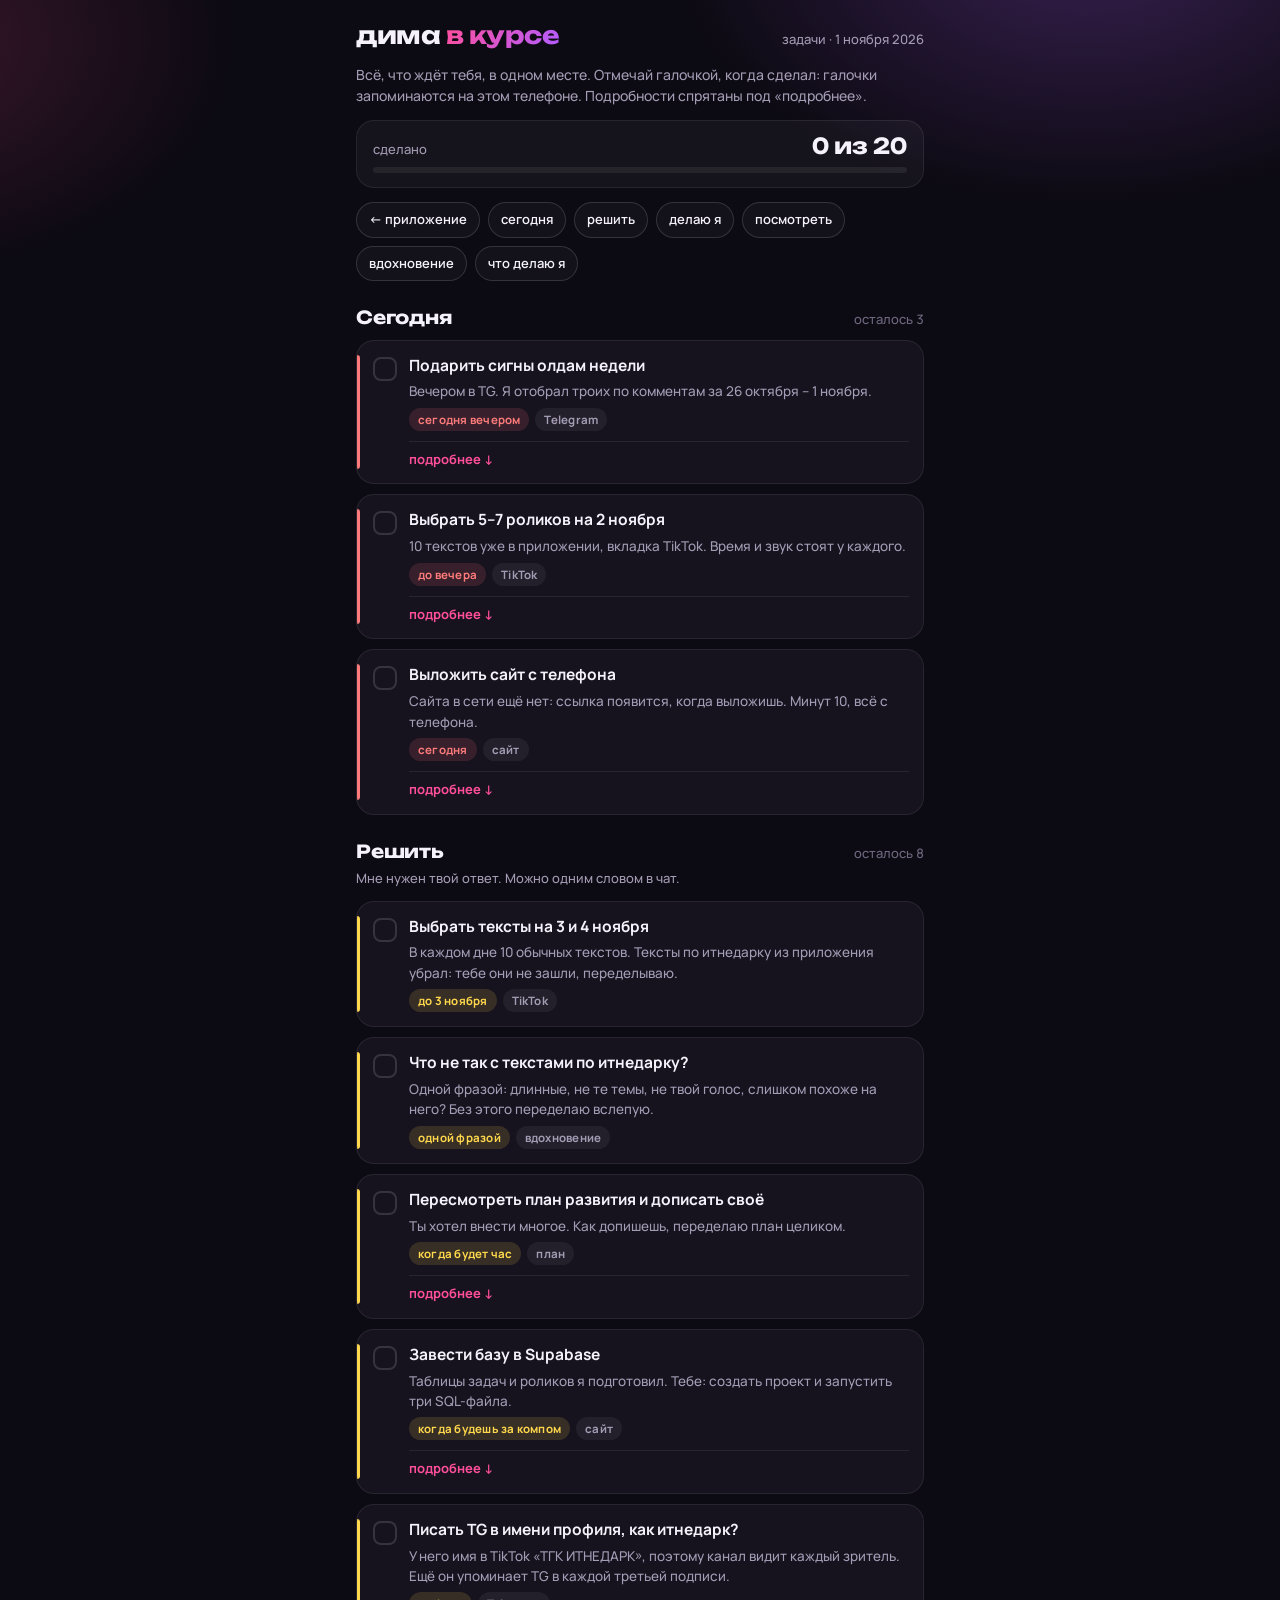
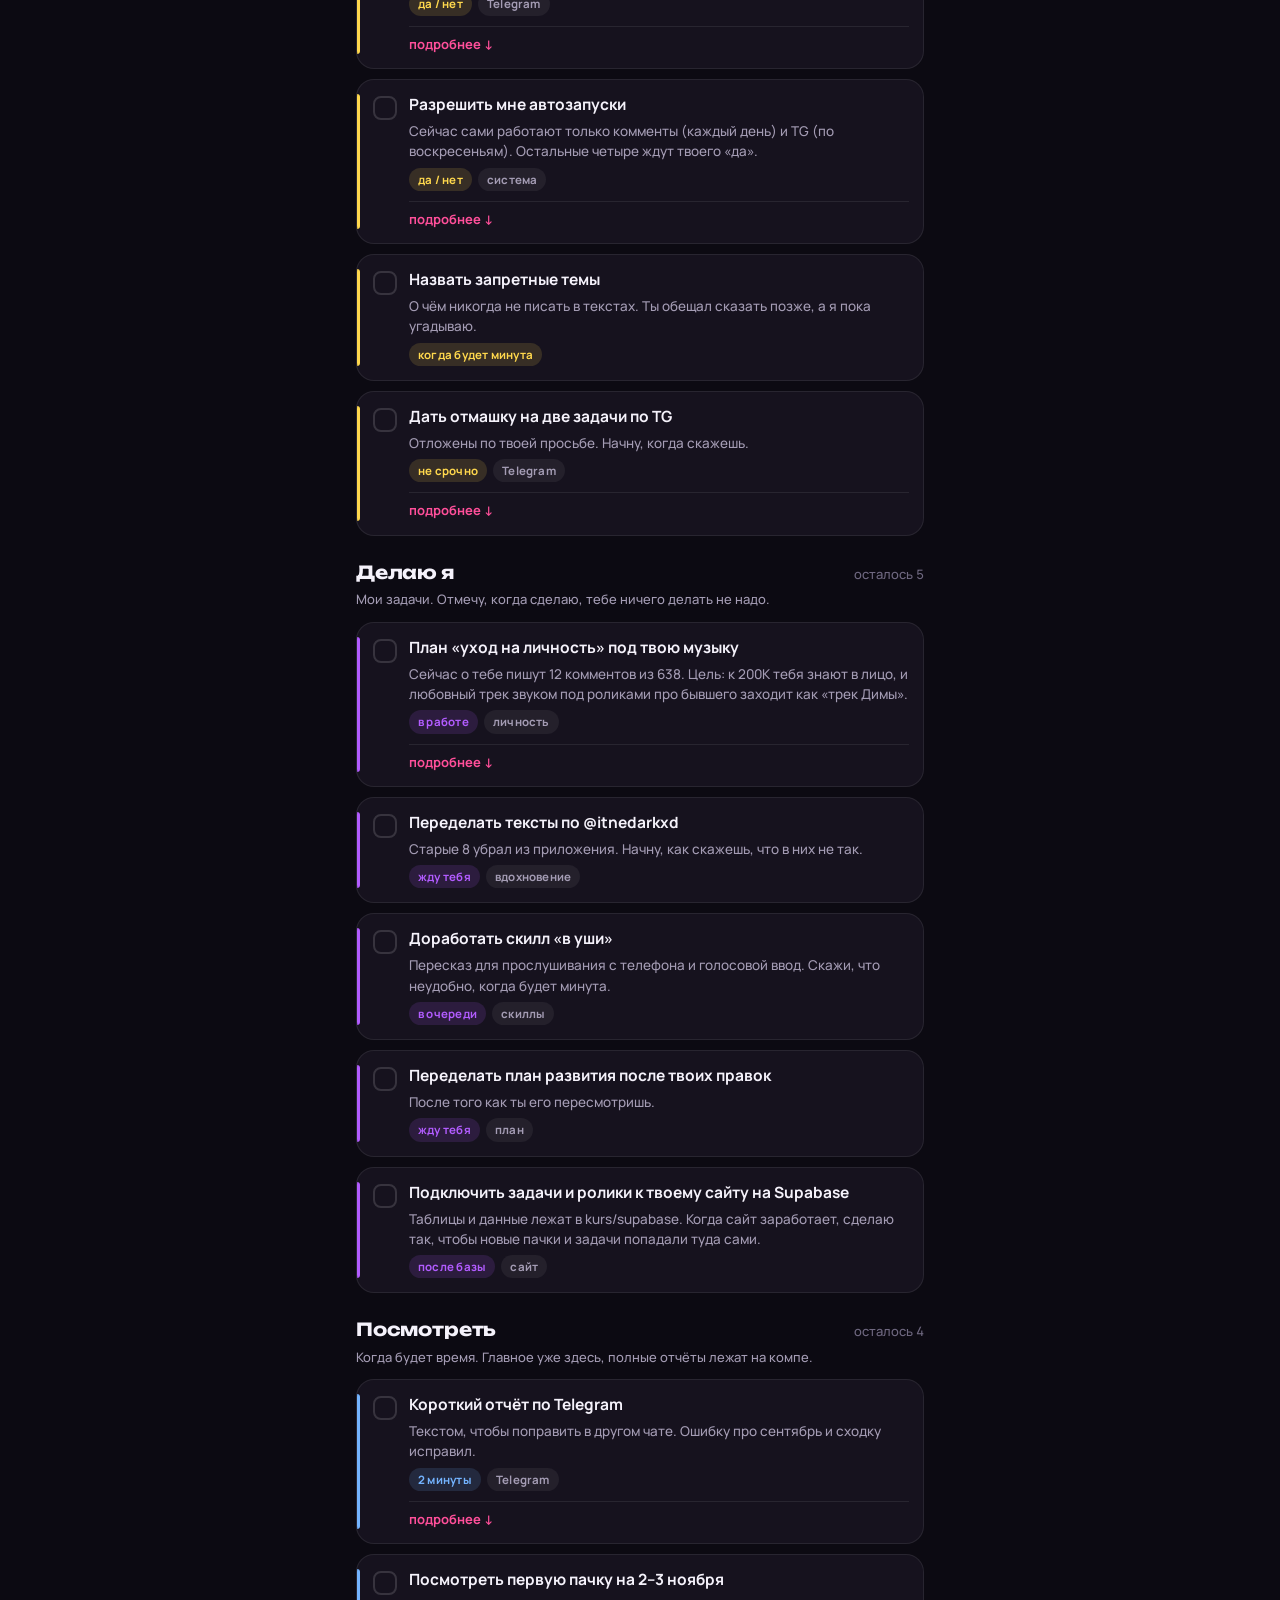
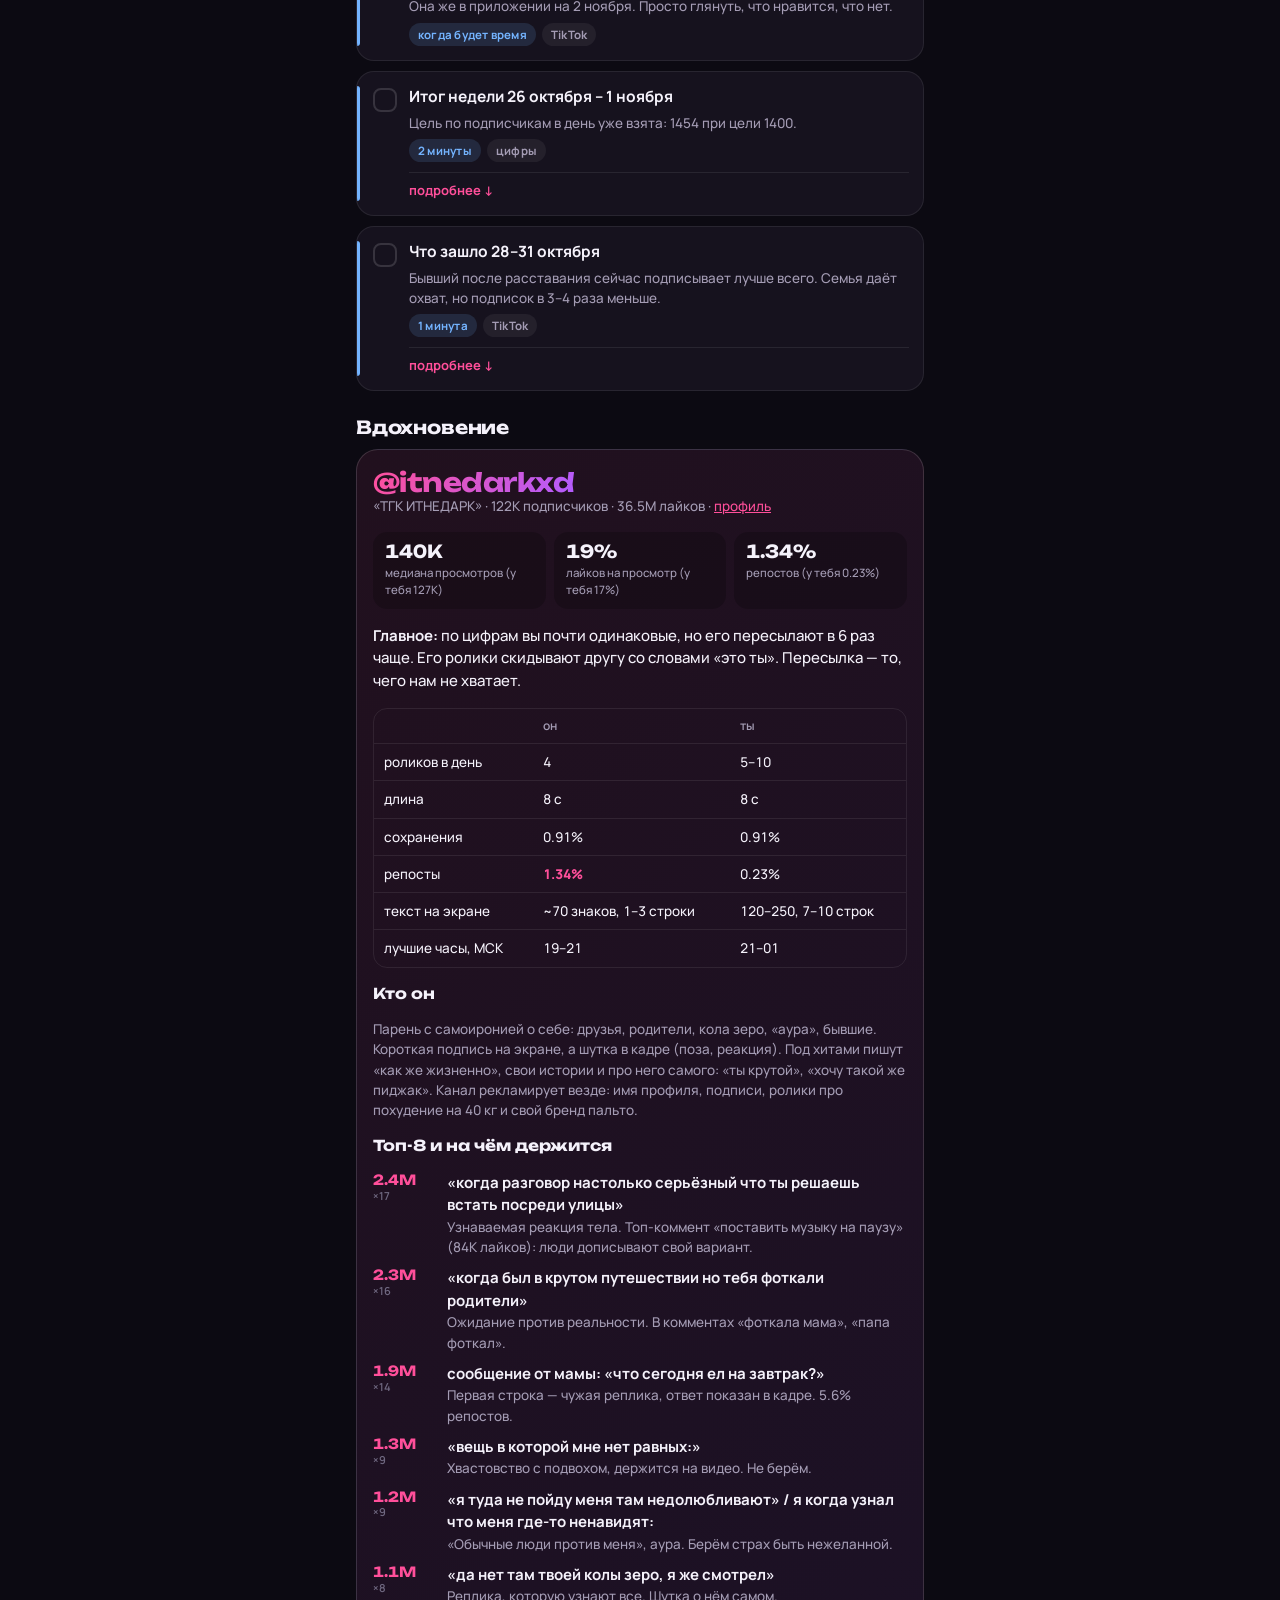
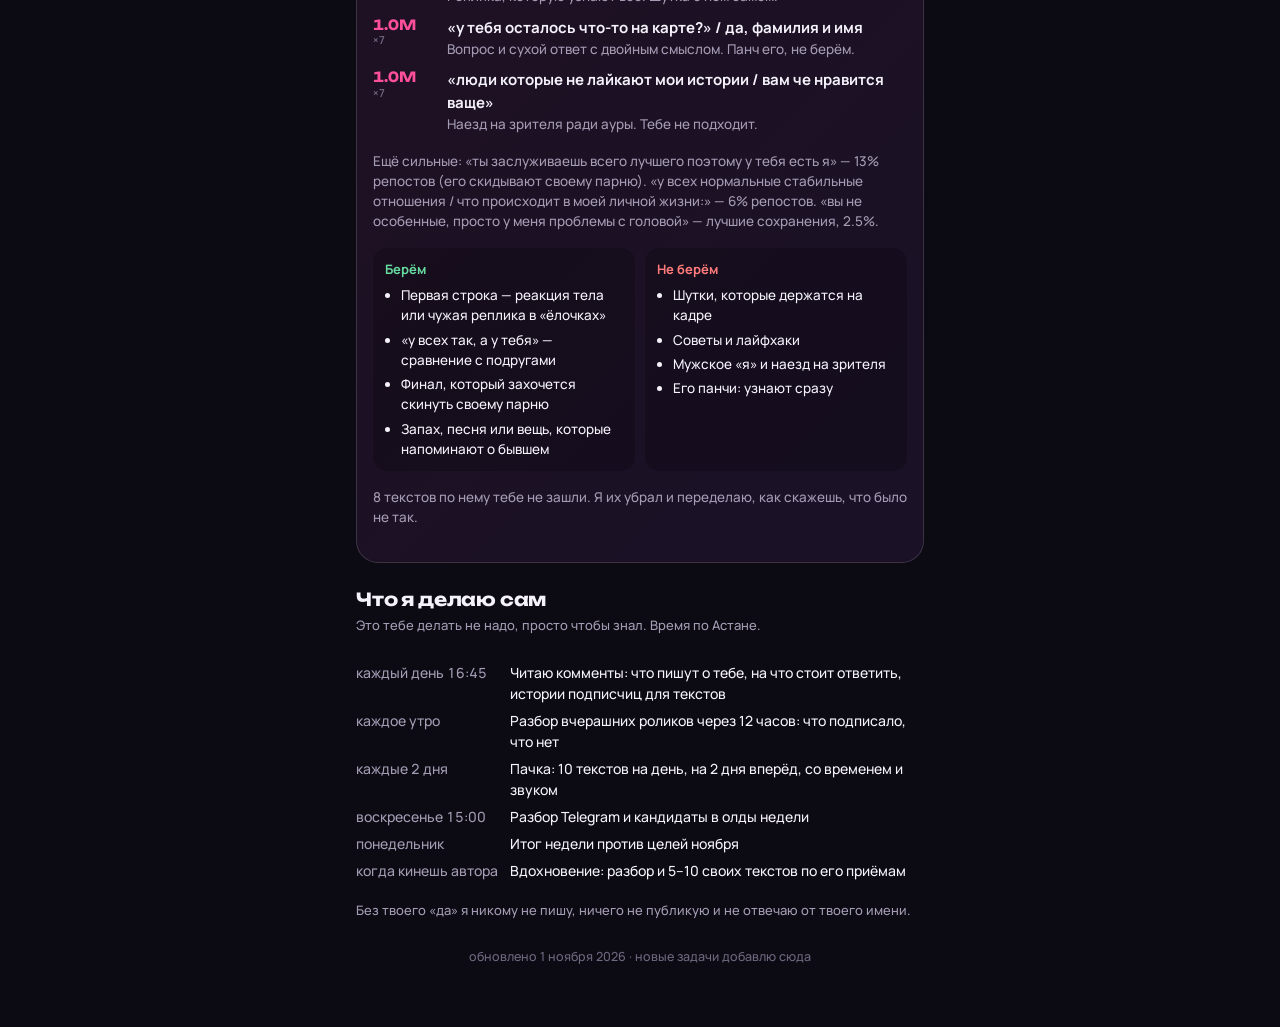
==== zadachi.html @ 748e6a63 "Приложение «дима в курсе»" ====
<!doctype html>
<html lang="ru">
<head>
<meta charset="utf-8">
<meta name="viewport" content="width=device-width, initial-scale=1, viewport-fit=cover">
<meta name="robots" content="noindex, nofollow">
<meta name="theme-color" content="#0c0a12">
<link rel="icon" type="image/png" href="icon-192.png">
<title>Задачи Димы</title>
<meta name="claude:viewport-fit-sides" content="cover">
<link rel="preconnect" href="https://fonts.googleapis.com">
<link rel="preconnect" href="https://fonts.gstatic.com" crossorigin>
<link rel="stylesheet" href="https://fonts.googleapis.com/css2?family=Manrope:wght@400;500;600;700;800&family=Unbounded:wght@600;700&display=swap">
<style>
/* одна колонка как в приложении «дима в курсе»: шапка с прогрессом, задачи карточками, разборы раскрываются */
:root {
  color-scheme: dark;
  --bg: #0c0a12;
  --card: #16121e;
  --card2: #1f1929;
  --line: rgba(255, 255, 255, .08);
  --line2: rgba(255, 255, 255, .14);
  --text: #f5f2fb;
  --muted: #a49cb4;
  --dim: #6f6880;
  --pink: #ff4f9a;
  --violet: #b25cff;
  --grad: linear-gradient(120deg, #ff4f9a 0%, #b25cff 100%);
  --today: #ff7b7b;
  --decide: #ffd84d;
  --look: #74b4ff;
  --good: #66dba0;
  --display: Unbounded, Manrope, system-ui, sans-serif;
  --body: Manrope, system-ui, -apple-system, "Segoe UI", Roboto, sans-serif;
  --radius: 18px;
}
* { box-sizing: border-box; -webkit-tap-highlight-color: transparent; }
body {
  margin: 0;
  background: var(--bg);
  background-image:
    radial-gradient(600px 380px at 85% -60px, rgba(178, 92, 255, .26), transparent 70%),
    radial-gradient(520px 340px at -10% 40px, rgba(255, 79, 154, .2), transparent 70%);
  background-repeat: no-repeat;
  color: var(--text);
  font: 500 15px/1.5 var(--body);
}
button { font: inherit; color: inherit; }
a { color: var(--pink); }
.wrap {
  max-width: 600px; margin: 0 auto;
  padding-block: 22px 60px;
  padding-left: max(16px, env(safe-area-inset-left, 0px));
  padding-right: max(16px, env(safe-area-inset-right, 0px));
  display: flex; flex-direction: column; gap: 26px;
}

/* шапка */
.top { display: flex; flex-direction: column; gap: 14px; }
.brand { display: flex; justify-content: space-between; align-items: baseline; gap: 12px; flex-wrap: wrap; }
.logo { font: 700 24px/1.1 var(--display); letter-spacing: -.02em; }
.logo span { background: var(--grad); -webkit-background-clip: text; background-clip: text; color: transparent; }
.date { color: var(--muted); font-size: 13px; }
.lead { margin: 0; color: var(--muted); font-size: 14px; max-width: 60ch; }
.progress { background: rgba(255, 255, 255, .04); border: 1px solid var(--line); border-radius: var(--radius); padding: 14px 16px; display: flex; flex-direction: column; gap: 8px; }
.progress-row { display: flex; justify-content: space-between; align-items: baseline; gap: 10px; font-size: 13px; color: var(--muted); }
.progress-row b { font: 700 22px/1 var(--display); color: var(--text); font-variant-numeric: tabular-nums; }
.bar { height: 6px; border-radius: 6px; background: rgba(255, 255, 255, .07); overflow: hidden; }
.bar i { display: block; height: 100%; width: 0; background: var(--grad); border-radius: 6px; transition: width .3s; }
.jump { display: flex; gap: 8px; flex-wrap: wrap; }
.jump a { text-decoration: none; color: var(--text); font-size: 13px; font-weight: 600; padding: 7px 12px; border-radius: 999px; border: 1px solid var(--line2); background: rgba(255, 255, 255, .03); }
.jump a:focus-visible, .jump a:hover { border-color: var(--pink); }

/* группы задач */
section { display: flex; flex-direction: column; gap: 10px; }
.sec-head { display: flex; align-items: baseline; justify-content: space-between; gap: 10px; }
h2 { font: 700 18px/1.2 var(--display); margin: 0; letter-spacing: -.01em; text-wrap: balance; }
.sec-count { color: var(--dim); font-size: 13px; font-variant-numeric: tabular-nums; }
.sec-note { margin: -4px 0 2px; color: var(--muted); font-size: 13px; }

.task { background: var(--card); border: 1px solid var(--line); border-radius: var(--radius); display: grid; grid-template-columns: auto 1fr; gap: 0 12px; padding: 14px 14px 14px 12px; position: relative; overflow: hidden; }
.task::before { content: ""; position: absolute; left: 0; top: 14px; bottom: 14px; width: 3px; border-radius: 0 3px 3px 0; background: var(--kind, var(--violet)); }
.task.today { --kind: var(--today); }
.task.decide { --kind: var(--decide); }
.task.look { --kind: var(--look); }
.task.claude { --kind: var(--violet); }
.check { appearance: none; -webkit-appearance: none; margin: 2px 0 0 4px; width: 24px; height: 24px; border-radius: 8px; border: 2px solid var(--line2); background: transparent; cursor: pointer; display: grid; place-content: center; flex: none; }
.check::after { content: ""; width: 11px; height: 6px; border-left: 2.5px solid var(--bg); border-bottom: 2.5px solid var(--bg); transform: rotate(-45deg) translate(1px, -1px); opacity: 0; }
.check:checked { background: var(--good); border-color: var(--good); }
.check:checked::after { opacity: 1; }
.check:focus-visible { outline: 2px solid var(--pink); outline-offset: 2px; }
.task-body { min-width: 0; display: flex; flex-direction: column; gap: 6px; }
.task-title { font-weight: 700; font-size: 15.5px; line-height: 1.35; cursor: pointer; }
.task-sub { color: var(--muted); font-size: 13.5px; }
.chips { display: flex; gap: 6px; flex-wrap: wrap; }
.chip { font-size: 11.5px; font-weight: 700; letter-spacing: .02em; padding: 3px 9px; border-radius: 999px; background: rgba(255, 255, 255, .06); color: var(--muted); }
.chip.k { color: var(--kind); background: color-mix(in srgb, var(--kind) 14%, transparent); }
.task.done { opacity: .55; }
.task.done .task-title { text-decoration: line-through; text-decoration-color: var(--dim); }

details { border-top: 1px solid var(--line); margin-top: 4px; padding-top: 8px; }
summary { cursor: pointer; color: var(--pink); font-weight: 700; font-size: 13px; list-style: none; }
summary::-webkit-details-marker { display: none; }
summary::after { content: " ↓"; }
details[open] summary::after { content: " ↑"; }
.more { display: flex; flex-direction: column; gap: 8px; padding-top: 8px; font-size: 14px; }
.more p { margin: 0; }
.more ul { margin: 0; padding-left: 18px; display: flex; flex-direction: column; gap: 4px; }
.mono { font-family: ui-monospace, "Cascadia Mono", Consolas, monospace; font-size: 12.5px; color: var(--muted); word-break: break-all; }

/* таблицы */
.tbl-wrap { overflow-x: auto; border: 1px solid var(--line); border-radius: 14px; }
table { border-collapse: collapse; width: 100%; font-size: 13.5px; font-variant-numeric: tabular-nums; }
th, td { text-align: left; padding: 8px 10px; border-bottom: 1px solid var(--line); white-space: nowrap; }
th { color: var(--muted); font-weight: 600; font-size: 12px; }
tr:last-child td { border-bottom: 0; }
td.hl { color: var(--pink); font-weight: 800; }
.ok { color: var(--good); font-weight: 700; }
.warn { color: var(--decide); font-weight: 700; }

/* вдохновение */
.inspo { background: linear-gradient(135deg, rgba(255, 79, 154, .09), rgba(178, 92, 255, .09)); border: 1px solid var(--line2); border-radius: 22px; padding: 18px 16px; display: flex; flex-direction: column; gap: 16px; }
.inspo h3 { font: 700 15px/1.3 var(--display); margin: 0; }
.big { font: 700 26px/1.1 var(--display); letter-spacing: -.02em; }
.big span { background: var(--grad); -webkit-background-clip: text; background-clip: text; color: transparent; }
.kpis { display: grid; grid-template-columns: repeat(3, minmax(0, 1fr)); gap: 8px; }
.kpi { background: rgba(0, 0, 0, .22); border-radius: 14px; padding: 10px 12px; display: flex; flex-direction: column; gap: 2px; }
.kpi b { font: 700 18px/1.1 var(--display); font-variant-numeric: tabular-nums; }
.kpi small { color: var(--muted); font-size: 11.5px; }
.top8 { margin: 0; padding: 0; list-style: none; display: flex; flex-direction: column; gap: 10px; }
.top8 li { display: grid; grid-template-columns: 64px 1fr; gap: 10px; align-items: start; }
.views { font: 700 14px/1.2 var(--display); color: var(--pink); font-variant-numeric: tabular-nums; }
.views small { display: block; font: 600 11px/1.3 var(--body); color: var(--dim); }
.q { font-weight: 700; }
.mech { color: var(--muted); font-size: 13.5px; }
.cols { display: grid; grid-template-columns: 1fr 1fr; gap: 10px; }
.col { background: rgba(0, 0, 0, .22); border-radius: 14px; padding: 12px; font-size: 13.5px; min-width: 0; }
.col h4 { margin: 0 0 6px; font-size: 13px; }
.col ul { margin: 0; padding-left: 16px; display: flex; flex-direction: column; gap: 4px; }
.col.yes h4 { color: var(--good); }
.col.no h4 { color: var(--today); }

.texts { display: flex; flex-direction: column; gap: 10px; }
.tx { background: var(--card); border: 1px solid var(--line); border-radius: 16px; padding: 14px; display: flex; flex-direction: column; gap: 8px; }
.tx-head { display: flex; justify-content: space-between; align-items: center; gap: 8px; flex-wrap: wrap; }
.tx-slot { font: 700 13px/1 var(--display); font-variant-numeric: tabular-nums; }
.tx pre { margin: 0; white-space: pre-wrap; font: 600 15px/1.45 var(--body); }
.tx-cap { color: var(--muted); font-size: 13.5px; }
.tx-cap b { color: var(--text); font-weight: 700; }
.tx-from { color: var(--dim); font-size: 12.5px; }
.btn { border: 0; border-radius: 12px; padding: 9px 14px; font-weight: 700; font-size: 13px; background: var(--grad); color: #fff; cursor: pointer; }
.btn:focus-visible { outline: 2px solid var(--text); outline-offset: 2px; }
.btn.ghost { background: rgba(255, 255, 255, .07); color: var(--text); }

.mine { display: grid; grid-template-columns: auto 1fr; gap: 6px 12px; font-size: 14px; }
.mine dt { color: var(--muted); font-variant-numeric: tabular-nums; white-space: nowrap; }
.mine dd { margin: 0; }
.foot { color: var(--dim); font-size: 12.5px; text-align: center; }
.toast { position: fixed; left: 50%; bottom: calc(18px + env(safe-area-inset-bottom, 0px)); transform: translateX(-50%) translateY(20px); background: var(--card2); border: 1px solid var(--line2); padding: 10px 16px; border-radius: 12px; font-weight: 700; font-size: 13px; opacity: 0; pointer-events: none; transition: .2s; }
.toast.on { opacity: 1; transform: translateX(-50%) translateY(0); }
@media (max-width: 420px) {
  .kpis { grid-template-columns: 1fr 1fr; }
  .cols { grid-template-columns: 1fr; }
}
@media (prefers-reduced-motion: reduce) { * { transition: none !important; } }
</style>
</head>
<body>

<div class="wrap">
  <header class="top">
    <div class="brand">
      <div class="logo">дима <span>в курсе</span></div>
      <div class="date">задачи · <span class="upd">1 ноября 2026</span></div>
    </div>
    <p class="lead">Всё, что ждёт тебя, в одном месте. Отмечай галочкой, когда сделал: галочки запоминаются на этом телефоне. Подробности спрятаны под «подробнее».</p>
    <div class="progress">
      <div class="progress-row"><span>сделано</span><b id="pCount">0 из 0</b></div>
      <div class="bar"><i id="pBar"></i></div>
    </div>
    <nav class="jump" aria-label="Разделы">
      <a href="index.html">← приложение</a>
      <a href="#today">сегодня</a>
      <a href="#decide">решить</a>
      <a href="#claude">делаю я</a>
      <a href="#look">посмотреть</a>
      <a href="#inspo">вдохновение</a>
      <a href="#mine">что делаю я</a>
    </nav>
  </header>

<!--TASKS-->
  <section id="today">
    <div class="sec-head"><h2>Сегодня</h2><span class="sec-count" data-count="today"></span></div>

    <article class="task today" data-id="olds-1101">
      <input class="check" type="checkbox" id="c-olds-1101" aria-label="Сделано">
      <div class="task-body">
        <label class="task-title" for="c-olds-1101">Подарить сигны олдам недели</label>
        <div class="task-sub">Вечером в TG. Я отобрал троих по комментам за 26 октября – 1 ноября.</div>
        <div class="chips"><span class="chip k">сегодня вечером</span><span class="chip">Telegram</span></div>
        <details>
          <summary>подробнее</summary>
          <div class="more"><ul><li><b>пожиратель планет</b> @meowqq_meowq — 411 комментов, писала 5 дней из 7, ты ответил ей 16 раз</li><li><b>грiнка</b> @alwaysmissyoufff — 399 комментов, вокруг неё собирается разговор (71 ответ)</li><li><b>аспирин</b> @asp1r9x — была под каждым постом недели</li></ul><p>Запасные: влада @mxerrr (самые тёплые слова про тебя), ʙᴀᴛᴀᴋᴀᴛᴀ @owerfri (длинная история), софия павловна @gvmblwjb — пишет 10 недель подряд. Если «олд» для тебя значит «давно со мной», бери её вместо аспирин.</p></div>
        </details>
      </div>
    </article>

    <article class="task today" data-id="pick-1102">
      <input class="check" type="checkbox" id="c-pick-1102" aria-label="Сделано">
      <div class="task-body">
        <label class="task-title" for="c-pick-1102">Выбрать 5–7 роликов на 2 ноября</label>
        <div class="task-sub">10 текстов уже в приложении, вкладка TikTok. Время и звук стоят у каждого.</div>
        <div class="chips"><span class="chip k">до вечера</span><span class="chip">TikTok</span></div>
        <details>
          <summary>подробнее</summary>
          <div class="more"><p>Больше 7 в день не ставь: при 8+ медиана дня падает вдвое. Между роликами минимум 40 минут. Самые сильные тексты — с 21:00 до 01:30 по Москве.</p></div>
        </details>
      </div>
    </article>

    <article class="task today" data-id="deploy-1101">
      <input class="check" type="checkbox" id="c-deploy-1101" aria-label="Сделано">
      <div class="task-body">
        <label class="task-title" for="c-deploy-1101">Выложить сайт с телефона</label>
        <div class="task-sub">Сайта в сети ещё нет: ссылка появится, когда выложишь. Минут 10, всё с телефона.</div>
        <div class="chips"><span class="chip k">сегодня</span><span class="chip">сайт</span></div>
        <details>
          <summary>подробнее</summary>
          <div class="more"><ul><li>С компа отправь себе в Telegram «Избранное» архив <span class="mono">Desktop\kurs\dima-app.zip</span>. На телефоне сохрани его в «Файлы» и распакуй (на iPhone — нажать на архив).</li><li>Открой github.com в браузере телефона и войди. Нажми <b>+</b> → <b>New repository</b>, имя <b>dima-app</b>, <b>Public</b>, <b>Create repository</b>.</li><li>Нажми <b>uploading an existing file</b> и выбери <b>все файлы</b> из распакованной папки, не саму папку. Внизу <b>Commit changes</b>.</li><li><b>Settings</b> → <b>Pages</b> → Source: <b>Deploy from a branch</b>, ветка <b>main</b>, папка <b>/ (root)</b> → <b>Save</b>.</li><li>Через 1–2 минуты появится ссылка <span class="mono">https://твой-ник.github.io/dima-app/</span>. Скинь её мне: запишу и буду давать прямо на нужную вкладку.</li><li>Открой ссылку → «Поделиться» → «На экран „Домой“». Будет как приложение.</li></ul><p>Если GitHub в телефоне неудобный (меню мелкое), включи в браузере «версия для ПК».</p></div>
        </details>
      </div>
    </article>
  </section>

  <section id="decide">
    <div class="sec-head"><h2>Решить</h2><span class="sec-count" data-count="decide"></span></div>
    <p class="sec-note">Мне нужен твой ответ. Можно одним словом в чат.</p>

    <article class="task decide" data-id="pick-1103">
      <input class="check" type="checkbox" id="c-pick-1103" aria-label="Сделано">
      <div class="task-body">
        <label class="task-title" for="c-pick-1103">Выбрать тексты на 3 и 4 ноября</label>
        <div class="task-sub">В каждом дне 10 обычных текстов. Тексты по итнедарку из приложения убрал: тебе они не зашли, переделываю.</div>
        <div class="chips"><span class="chip k">до 3 ноября</span><span class="chip">TikTok</span></div>
        
      </div>
    </article>

    <article class="task decide" data-id="inspo-why">
      <input class="check" type="checkbox" id="c-inspo-why" aria-label="Сделано">
      <div class="task-body">
        <label class="task-title" for="c-inspo-why">Что не так с текстами по итнедарку?</label>
        <div class="task-sub">Одной фразой: длинные, не те темы, не твой голос, слишком похоже на него? Без этого переделаю вслепую.</div>
        <div class="chips"><span class="chip k">одной фразой</span><span class="chip">вдохновение</span></div>
        
      </div>
    </article>

    <article class="task decide" data-id="plan-review">
      <input class="check" type="checkbox" id="c-plan-review" aria-label="Сделано">
      <div class="task-body">
        <label class="task-title" for="c-plan-review">Пересмотреть план развития и дописать своё</label>
        <div class="task-sub">Ты хотел внести многое. Как допишешь, переделаю план целиком.</div>
        <div class="chips"><span class="chip k">когда будет час</span><span class="chip">план</span></div>
        <details>
          <summary>подробнее</summary>
          <div class="more"><p>План: <span class="mono">Desktop\kurs\plan-razvitiya.md</span>, по неделям ноября — <span class="mono">Desktop\kurs\отчёты\паспорт-и-план.html</span>. Можно надиктовать голосом прямо в чат, я разложу по местам.</p><p>Уже поправил: сентябрьский всплеск в TG дал репост подруги, а не TikTok. Поэтому «растить TG отсылками из роликов» из плана убрал. Вместо этого там репосты и взаимки с другими ТГК.</p></div>
        </details>
      </div>
    </article>

    <article class="task decide" data-id="supabase-setup">
      <input class="check" type="checkbox" id="c-supabase-setup" aria-label="Сделано">
      <div class="task-body">
        <label class="task-title" for="c-supabase-setup">Завести базу в Supabase</label>
        <div class="task-sub">Таблицы задач и роликов я подготовил. Тебе: создать проект и запустить три SQL-файла.</div>
        <div class="chips"><span class="chip k">когда будешь за компом</span><span class="chip">сайт</span></div>
        <details>
          <summary>подробнее</summary>
          <div class="more"><ul><li>supabase.com → <b>New project</b> (бесплатный план), регион Frankfurt.</li><li>Слева <b>SQL Editor</b> → вставить и запустить по очереди: <span class="mono">kurs\supabase\schema.sql</span>, потом <span class="mono">seed_tasks.sql</span> и <span class="mono">seed_videos.sql</span>.</li><li><b>Authentication → Sign In / Providers</b>: выключи «Allow new users to sign up», а себя добавь вручную в <b>Users</b>. Иначе любой с сайта сможет читать и менять твои задачи.</li><li>URL проекта и <b>anon</b>-ключ вставь в сайт сам. Этот ключ можно держать в коде сайта, а <b>service_role</b> никуда не вставляй и никому не кидай.</li></ul><p>Подробно: <span class="mono">kurs\supabase\README.md</span>.</p></div>
        </details>
      </div>
    </article>

    <article class="task decide" data-id="tg-name">
      <input class="check" type="checkbox" id="c-tg-name" aria-label="Сделано">
      <div class="task-body">
        <label class="task-title" for="c-tg-name">Писать TG в имени профиля, как итнедарк?</label>
        <div class="task-sub">У него имя в TikTok «ТГК ИТНЕДАРК», поэтому канал видит каждый зритель. Ещё он упоминает TG в каждой третьей подписи.</div>
        <div class="chips"><span class="chip k">да / нет</span><span class="chip">Telegram</span></div>
        <details>
          <summary>подробнее</summary>
          <div class="more"><p>Вариант: имя «дима в курсе | тгк» и 1–2 подписи в неделю со ссылкой на канал. Сейчас в основе 1490 человек, пост видят около 40%.</p><p>Честно: подписи «о ней в тгк» в сентябре людей почти не привели, всплеск дал репост подруги. Так что это проверка, приходят ли люди из TikTok вообще. Риск маленький: имя можно вернуть за минуту.</p></div>
        </details>
      </div>
    </article>

    <article class="task decide" data-id="autorun">
      <input class="check" type="checkbox" id="c-autorun" aria-label="Сделано">
      <div class="task-body">
        <label class="task-title" for="c-autorun">Разрешить мне автозапуски</label>
        <div class="task-sub">Сейчас сами работают только комменты (каждый день) и TG (по воскресеньям). Остальные четыре ждут твоего «да».</div>
        <div class="chips"><span class="chip k">да / нет</span><span class="chip">система</span></div>
        <details>
          <summary>подробнее</summary>
          <div class="more"><ul><li>Разбор вчерашних роликов через 12 часов — каждый день в 15:30 по Астане</li><li>Новая пачка текстов на 2 дня — каждый день в 17:15</li><li>Тренды в нише — по субботам в 13:00</li><li>Итог недели против целей ноября — по понедельникам в 17:30</li></ul><p>С ними тебе не придётся меня просить: заходишь, а всё уже лежит в приложении.</p></div>
        </details>
      </div>
    </article>

    <article class="task decide" data-id="taboo">
      <input class="check" type="checkbox" id="c-taboo" aria-label="Сделано">
      <div class="task-body">
        <label class="task-title" for="c-taboo">Назвать запретные темы</label>
        <div class="task-sub">О чём никогда не писать в текстах. Ты обещал сказать позже, а я пока угадываю.</div>
        <div class="chips"><span class="chip k">когда будет минута</span></div>
        
      </div>
    </article>

    <article class="task decide" data-id="tg-later">
      <input class="check" type="checkbox" id="c-tg-later" aria-label="Сделано">
      <div class="task-body">
        <label class="task-title" for="c-tg-later">Дать отмашку на две задачи по TG</label>
        <div class="task-sub">Отложены по твоей просьбе. Начну, когда скажешь.</div>
        <div class="chips"><span class="chip k">не срочно</span><span class="chip">Telegram</span></div>
        <details>
          <summary>подробнее</summary>
          <div class="more"><ul><li><b>Методика олдов:</b> что считать (комменты, ответы, реакции, сколько дней подряд) и как из этого выбирать.</li><li><b>Посты канала:</b> смысл каждой рубрики, подача и структура, чтобы просмотры перестали падать.</li></ul></div>
        </details>
      </div>
    </article>
  </section>

  <section id="claude">
    <div class="sec-head"><h2>Делаю я</h2><span class="sec-count" data-count="claude"></span></div>
    <p class="sec-note">Мои задачи. Отмечу, когда сделаю, тебе ничего делать не надо.</p>

    <article class="task claude" data-id="persona">
      <input class="check" type="checkbox" id="c-persona" aria-label="Сделано">
      <div class="task-body">
        <label class="task-title" for="c-persona">План «уход на личность» под твою музыку</label>
        <div class="task-sub">Сейчас о тебе пишут 12 комментов из 638. Цель: к 200K тебя знают в лицо, и любовный трек звуком под роликами про бывшего заходит как «трек Димы».</div>
        <div class="chips"><span class="chip k">в работе</span><span class="chip">личность</span></div>
        <details>
          <summary>подробнее</summary>
          <div class="more"><ul><li>В каждом разборе комментов считаю долю «о Диме» и слежу, растёт ли она.</li><li>Подберу форматы, где ты в кадре без речи: реакция лицом, «когда…:», ответы видео на комменты о тебе.</li><li>Четверг «про меня» в TG — лучший день по реакциям. Посмотрю, что из него можно перенести в TikTok.</li><li>Распишу, как готовить запуск трека до 200K: когда и на каких роликах тестировать твой звук.</li></ul></div>
        </details>
      </div>
    </article>

    <article class="task claude" data-id="inspo-redo">
      <input class="check" type="checkbox" id="c-inspo-redo" aria-label="Сделано">
      <div class="task-body">
        <label class="task-title" for="c-inspo-redo">Переделать тексты по @itnedarkxd</label>
        <div class="task-sub">Старые 8 убрал из приложения. Начну, как скажешь, что в них не так.</div>
        <div class="chips"><span class="chip k">жду тебя</span><span class="chip">вдохновение</span></div>
        
      </div>
    </article>

    <article class="task claude" data-id="v-ushi">
      <input class="check" type="checkbox" id="c-v-ushi" aria-label="Сделано">
      <div class="task-body">
        <label class="task-title" for="c-v-ushi">Доработать скилл «в уши»</label>
        <div class="task-sub">Пересказ для прослушивания с телефона и голосовой ввод. Скажи, что неудобно, когда будет минута.</div>
        <div class="chips"><span class="chip k">в очереди</span><span class="chip">скиллы</span></div>
        
      </div>
    </article>

    <article class="task claude" data-id="plan-redo">
      <input class="check" type="checkbox" id="c-plan-redo" aria-label="Сделано">
      <div class="task-body">
        <label class="task-title" for="c-plan-redo">Переделать план развития после твоих правок</label>
        <div class="task-sub">После того как ты его пересмотришь.</div>
        <div class="chips"><span class="chip k">жду тебя</span><span class="chip">план</span></div>
        
      </div>
    </article>

    <article class="task claude" data-id="app-db">
      <input class="check" type="checkbox" id="c-app-db" aria-label="Сделано">
      <div class="task-body">
        <label class="task-title" for="c-app-db">Подключить задачи и ролики к твоему сайту на Supabase</label>
        <div class="task-sub">Таблицы и данные лежат в kurs/supabase. Когда сайт заработает, сделаю так, чтобы новые пачки и задачи попадали туда сами.</div>
        <div class="chips"><span class="chip k">после базы</span><span class="chip">сайт</span></div>
        
      </div>
    </article>
  </section>

  <section id="look">
    <div class="sec-head"><h2>Посмотреть</h2><span class="sec-count" data-count="look"></span></div>
    <p class="sec-note">Когда будет время. Главное уже здесь, полные отчёты лежат на компе.</p>

    <article class="task look" data-id="tg-short">
      <input class="check" type="checkbox" id="c-tg-short" aria-label="Прочитано">
      <div class="task-body">
        <label class="task-title" for="c-tg-short">Короткий отчёт по Telegram</label>
        <div class="task-sub">Текстом, чтобы поправить в другом чате. Ошибку про сентябрь и сходку исправил.</div>
        <div class="chips"><span class="chip k">2 минуты</span><span class="chip">Telegram</span></div>
        <details>
          <summary>подробнее</summary>
          <div class="more"><p>Файл: <span class="mono">Desktop\kurs\заметки\телеграм-коротко-2026-10-26.txt</span></p><ul><li>Расписание оживило канал: 1236 комментов от 99 человек, раньше 60–190 в неделю.</li><li>810 из них написали двое, пожиратель планет и грiнка. Без них всё равно в 2+ раза больше обычного.</li><li>Пост видят 600–800 человек, около 40%. Сентябрь не ориентир: всплеск дал репост подруги перед сходкой.</li><li>Лучший день — четверг «про меня» (168 реакций), самый тихий — вторник «разбор».</li><li>Разговор держишь ты: 324 ответа за неделю.</li><li>Личный канал проседает: постов в октябре 26 против 63 в августе.</li></ul></div>
        </details>
      </div>
    </article>

    <article class="task look" data-id="texts-0203">
      <input class="check" type="checkbox" id="c-texts-0203" aria-label="Прочитано">
      <div class="task-body">
        <label class="task-title" for="c-texts-0203">Посмотреть первую пачку на 2–3 ноября</label>
        <div class="task-sub">Она же в приложении на 2 ноября. Просто глянуть, что нравится, что нет.</div>
        <div class="chips"><span class="chip k">когда будет время</span><span class="chip">TikTok</span></div>
        
      </div>
    </article>

    <article class="task look" data-id="week-1026">
      <input class="check" type="checkbox" id="c-week-1026" aria-label="Прочитано">
      <div class="task-body">
        <label class="task-title" for="c-week-1026">Итог недели 26 октября – 1 ноября</label>
        <div class="task-sub">Цель по подписчикам в день уже взята: 1454 при цели 1400.</div>
        <div class="chips"><span class="chip k">2 минуты</span><span class="chip">цифры</span></div>
        <details>
          <summary>подробнее</summary>
          <div class="more"><div class="tbl-wrap"><table><thead><tr><th>что</th><th>неделя</th><th>октябрь</th><th>цель</th></tr></thead><tbody><tr><td>подписчиков в день</td><td class="ok">1 454</td><td>1 125</td><td>1 400</td></tr><tr><td>подписок на 100K</td><td>94</td><td>79</td><td>100</td></tr><tr><td>медиана просмотров</td><td class="warn">102K</td><td>106K</td><td>130K</td></tr><tr><td>ролики от 100K</td><td class="warn">50%</td><td>51%</td><td>60%</td></tr><tr><td>ролики от 500K</td><td class="ok">8</td><td>3.3</td><td>4.5</td></tr><tr><td>лучший ролик, лайков</td><td>224K</td><td>—</td><td>300K</td></tr></tbody></table></div><p>Лучший день — 30 октября, +2080. Лучший ролик недели: «не меняйся. таких как ты очень ждут», 1M просмотров и 224K лайков.</p></div>
        </details>
      </div>
    </article>

    <article class="task look" data-id="review-1101">
      <input class="check" type="checkbox" id="c-review-1101" aria-label="Прочитано">
      <div class="task-body">
        <label class="task-title" for="c-review-1101">Что зашло 28–31 октября</label>
        <div class="task-sub">Бывший после расставания сейчас подписывает лучше всего. Семья даёт охват, но подписок в 3–4 раза меньше.</div>
        <div class="chips"><span class="chip k">1 минута</span><span class="chip">TikTok</span></div>
        <details>
          <summary>подробнее</summary>
          <div class="more"><ul><li>Бывший: 180 подписок на 100K за 12 часов. «вы не виделись два года» дал 549 подписок. Ставлю 2–3 таких текста в день.</li><li>Семья, детство, школа: охват 150–340K, но 37–50 подписок на 100K. Не больше 1–2 в день.</li><li>Ролики в 21–24 по Москве: 180 подписок на 100K, в 18–21 — 74.</li><li>31 октября 7 роликов вышли за 2 минуты, трое набрали по 5–7 подписок. Разносить хотя бы на 40 минут.</li></ul></div>
        </details>
      </div>
    </article>
  </section>
<!--/TASKS-->

  <!-- ВДОХНОВЕНИЕ -->
  <section id="inspo">
    <div class="sec-head"><h2>Вдохновение</h2></div>
    <div class="inspo">
      <div>
        <div class="big"><span>@itnedarkxd</span></div>
        <div class="task-sub">«ТГК ИТНЕДАРК» · 122K подписчиков · 36.5M лайков · <a href="https://www.tiktok.com/@itnedarkxd" target="_blank" rel="noopener">профиль</a></div>
      </div>

      <div class="kpis">
        <div class="kpi"><b>140K</b><small>медиана просмотров (у тебя 127K)</small></div>
        <div class="kpi"><b>19%</b><small>лайков на просмотр (у тебя 17%)</small></div>
        <div class="kpi"><b>1.34%</b><small>репостов (у тебя 0.23%)</small></div>
      </div>

      <p style="margin:0"><b>Главное:</b> по цифрам вы почти одинаковые, но его пересылают в 6 раз чаще. Его ролики скидывают другу со словами «это ты». Пересылка — то, чего нам не хватает.</p>

      <div class="tbl-wrap">
        <table>
          <thead><tr><th></th><th>он</th><th>ты</th></tr></thead>
          <tbody>
            <tr><td>роликов в день</td><td>4</td><td>5–10</td></tr>
            <tr><td>длина</td><td>8 с</td><td>8 с</td></tr>
            <tr><td>сохранения</td><td>0.91%</td><td>0.91%</td></tr>
            <tr><td>репосты</td><td class="hl">1.34%</td><td>0.23%</td></tr>
            <tr><td>текст на экране</td><td>~70 знаков, 1–3 строки</td><td>120–250, 7–10 строк</td></tr>
            <tr><td>лучшие часы, МСК</td><td>19–21</td><td>21–01</td></tr>
          </tbody>
        </table>
      </div>

      <h3>Кто он</h3>
      <p style="margin:0" class="mech">Парень с самоиронией о себе: друзья, родители, кола зеро, «аура», бывшие. Короткая подпись на экране, а шутка в кадре (поза, реакция). Под хитами пишут «как же жизненно», свои истории и про него самого: «ты крутой», «хочу такой же пиджак». Канал рекламирует везде: имя профиля, подписи, ролики про похудение на 40 кг и свой бренд пальто.</p>

      <h3>Топ-8 и на чём держится</h3>
      <ol class="top8">
        <li><div class="views">2.4M<small>×17</small></div><div><div class="q">«когда разговор настолько серьёзный что ты решаешь встать посреди улицы»</div><div class="mech">Узнаваемая реакция тела. Топ-коммент «поставить музыку на паузу» (84K лайков): люди дописывают свой вариант.</div></div></li>
        <li><div class="views">2.3M<small>×16</small></div><div><div class="q">«когда был в крутом путешествии но тебя фоткали родители»</div><div class="mech">Ожидание против реальности. В комментах «фоткала мама», «папа фоткал».</div></div></li>
        <li><div class="views">1.9M<small>×14</small></div><div><div class="q">сообщение от мамы: «что сегодня ел на завтрак?»</div><div class="mech">Первая строка — чужая реплика, ответ показан в кадре. 5.6% репостов.</div></div></li>
        <li><div class="views">1.3M<small>×9</small></div><div><div class="q">«вещь в которой мне нет равных:»</div><div class="mech">Хвастовство с подвохом, держится на видео. Не берём.</div></div></li>
        <li><div class="views">1.2M<small>×9</small></div><div><div class="q">«я туда не пойду меня там недолюбливают» / я когда узнал что меня где-то ненавидят:</div><div class="mech">«Обычные люди против меня», аура. Берём страх быть нежеланной.</div></div></li>
        <li><div class="views">1.1M<small>×8</small></div><div><div class="q">«да нет там твоей колы зеро, я же смотрел»</div><div class="mech">Реплика, которую узнают все. Шутка о нём самом.</div></div></li>
        <li><div class="views">1.0M<small>×7</small></div><div><div class="q">«у тебя осталось что-то на карте?» / да, фамилия и имя</div><div class="mech">Вопрос и сухой ответ с двойным смыслом. Панч его, не берём.</div></div></li>
        <li><div class="views">1.0M<small>×7</small></div><div><div class="q">«люди которые не лайкают мои истории / вам че нравится ваще»</div><div class="mech">Наезд на зрителя ради ауры. Тебе не подходит.</div></div></li>
      </ol>
      <p style="margin:0" class="mech">Ещё сильные: «ты заслуживаешь всего лучшего поэтому у тебя есть я» — 13% репостов (его скидывают своему парню). «у всех нормальные стабильные отношения / что происходит в моей личной жизни:» — 6% репостов. «вы не особенные, просто у меня проблемы с головой» — лучшие сохранения, 2.5%.</p>

      <div class="cols">
        <div class="col yes">
          <h4>Берём</h4>
          <ul>
            <li>Первая строка — реакция тела или чужая реплика в «ёлочках»</li>
            <li>«у всех так, а у тебя» — сравнение с подругами</li>
            <li>Финал, который захочется скинуть своему парню</li>
            <li>Запах, песня или вещь, которые напоминают о бывшем</li>
          </ul>
        </div>
        <div class="col no">
          <h4>Не берём</h4>
          <ul>
            <li>Шутки, которые держатся на кадре</li>
            <li>Советы и лайфхаки</li>
            <li>Мужское «я» и наезд на зрителя</li>
            <li>Его панчи: узнают сразу</li>
          </ul>
        </div>
      </div>

      <p style="margin:0" class="mech">8 текстов по нему тебе не зашли. Я их убрал и переделаю, как скажешь, что было не так.</p>
      <div class="texts" id="texts"></div>
    </div>
  </section>

  <!-- ЧТО ДЕЛАЮ Я -->
  <section id="mine">
    <div class="sec-head"><h2>Что я делаю сам</h2></div>
    <p class="sec-note">Это тебе делать не надо, просто чтобы знал. Время по Астане.</p>
    <dl class="mine">
      <dt>каждый день 16:45</dt><dd>Читаю комменты: что пишут о тебе, на что стоит ответить, истории подписчиц для текстов</dd>
      <dt>каждое утро</dt><dd>Разбор вчерашних роликов через 12 часов: что подписало, что нет</dd>
      <dt>каждые 2 дня</dt><dd>Пачка: 10 текстов на день, на 2 дня вперёд, со временем и звуком</dd>
      <dt>воскресенье 15:00</dt><dd>Разбор Telegram и кандидаты в олды недели</dd>
      <dt>понедельник</dt><dd>Итог недели против целей ноября</dd>
      <dt>когда кинешь автора</dt><dd>Вдохновение: разбор и 5–10 своих текстов по его приёмам</dd>
    </dl>
    <p class="sec-note">Без твоего «да» я никому не пишу, ничего не публикую и не отвечаю от твоего имени.</p>
  </section>

  <div class="foot">обновлено <span class="upd">1 ноября 2026</span> · новые задачи добавлю сюда</div>
</div>

<div class="toast" id="toast" role="status"></div>

<script>
(function () {
  var TEXTS = [];

  var KEY = 'dimaTasks.v1';
  var store = {};
  try { store = JSON.parse(localStorage.getItem(KEY)) || {}; } catch (e) { store = {}; }
  function save() { try { localStorage.setItem(KEY, JSON.stringify(store)); } catch (e) {} }

  var toastEl = document.getElementById('toast'), toastT;
  function toast(msg) {
    toastEl.textContent = msg; toastEl.classList.add('on');
    clearTimeout(toastT); toastT = setTimeout(function () { toastEl.classList.remove('on'); }, 1600);
  }

  // тексты вдохновения
  var box = document.getElementById('texts');
  TEXTS.forEach(function (t, i) {
    var el = document.createElement('div');
    el.className = 'tx';
    var tags = '#жиза #щп #правда' + (t.ex ? ' #бывший' : '');
    el.innerHTML =
      '<div class="tx-head"><span class="tx-slot">' + t.day + ' · ' + t.slot + ' МСК</span>' +
      '<button class="btn" type="button" id="copy-' + i + '">скопировать</button></div>' +
      '<pre></pre>' +
      '<div class="tx-cap">подпись: <b></b> · <span class="tags"></span></div>' +
      '<div class="tx-from">приём из ролика ' + t.from + '</div>';
    el.querySelector('pre').textContent = t.text;
    el.querySelector('.tx-cap b').textContent = t.cap;
    el.querySelector('.tags').textContent = tags;
    el.querySelector('button').addEventListener('click', function () {
      var full = t.text + '\n\n' + t.cap + ' ' + tags;
      var done = function () { toast('скопировано'); };
      if (navigator.clipboard && navigator.clipboard.writeText) {
        navigator.clipboard.writeText(full).then(done, function () { selectPre(el); });
      } else selectPre(el);
    });
    box.appendChild(el);
  });
  function selectPre(el) {
    var r = document.createRange(); r.selectNodeContents(el.querySelector('pre'));
    var s = window.getSelection(); s.removeAllRanges(); s.addRange(r);
    toast('выделил текст, скопируй вручную');
  }

  // галочки
  var tasks = [].slice.call(document.querySelectorAll('.task'));
  function render() {
    var done = 0;
    tasks.forEach(function (t) {
      var on = !!store[t.dataset.id];
      t.classList.toggle('done', on);
      t.querySelector('.check').checked = on;
      if (on) done++;
    });
    document.getElementById('pCount').textContent = done + ' из ' + tasks.length;
    document.getElementById('pBar').style.width = (tasks.length ? done / tasks.length * 100 : 0) + '%';
    [].forEach.call(document.querySelectorAll('[data-count]'), function (c) {
      var list = tasks.filter(function (t) { return t.closest('section').id === c.dataset.count; });
      var left = list.filter(function (t) { return !store[t.dataset.id]; }).length;
      c.textContent = left ? 'осталось ' + left : 'всё сделано';
    });
  }
  tasks.forEach(function (t) {
    t.querySelector('.check').addEventListener('change', function (e) {
      if (e.target.checked) store[t.dataset.id] = Date.now(); else delete store[t.dataset.id];
      save(); render();
      if (e.target.checked) toast('готово');
    });
  });
  render();
})();
</script>

</body>
</html>
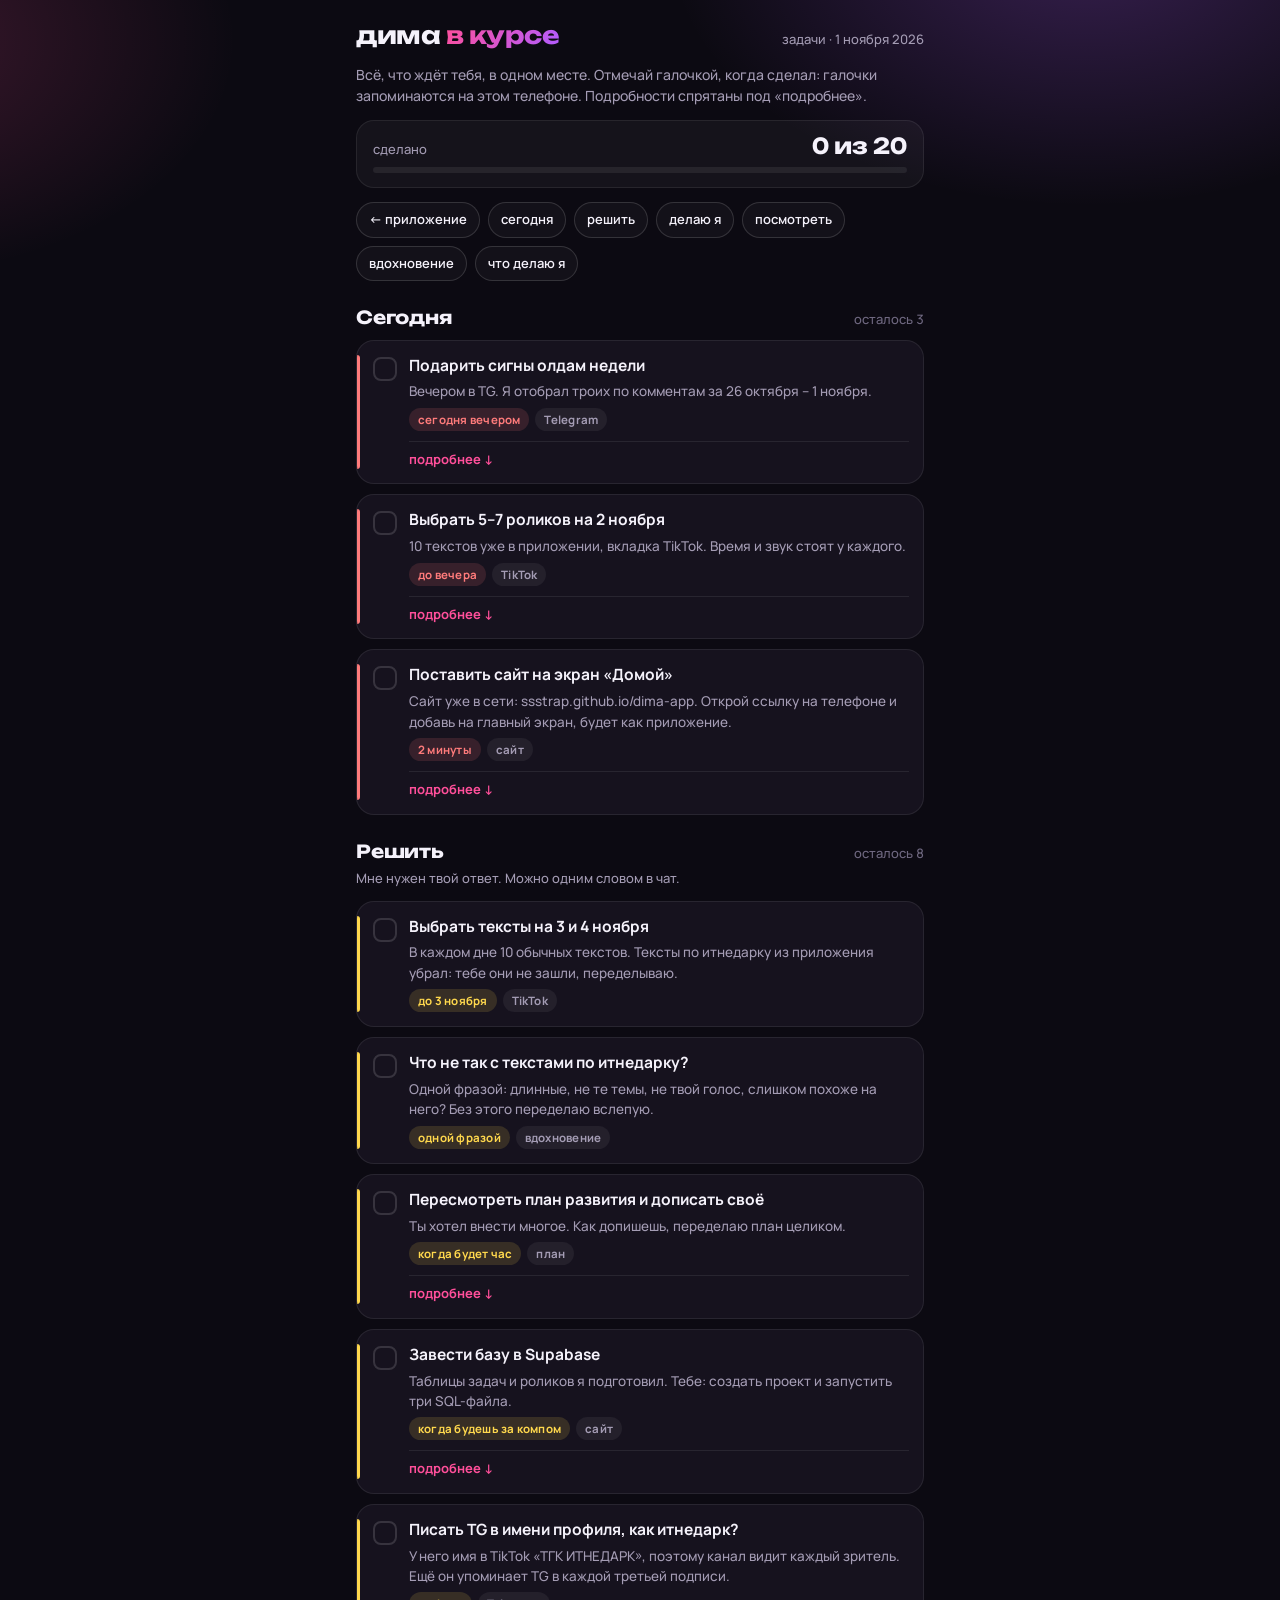
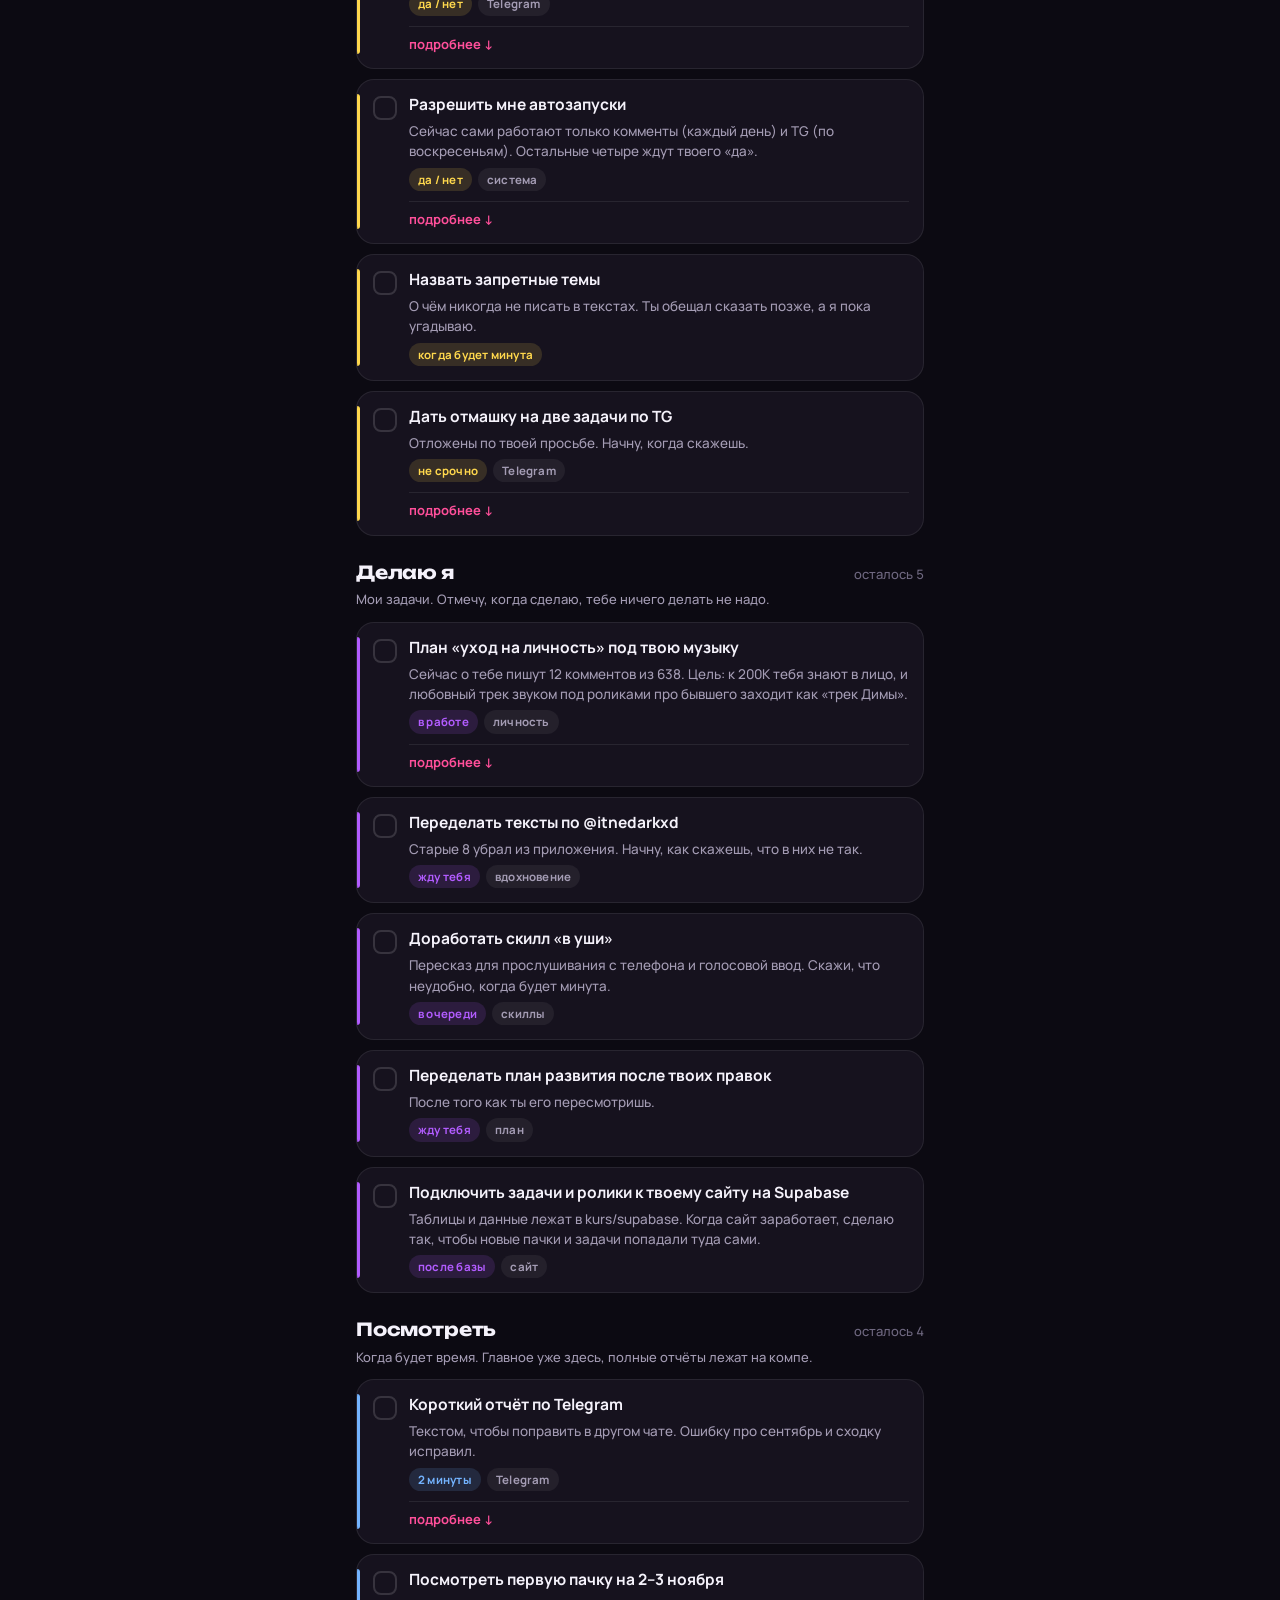
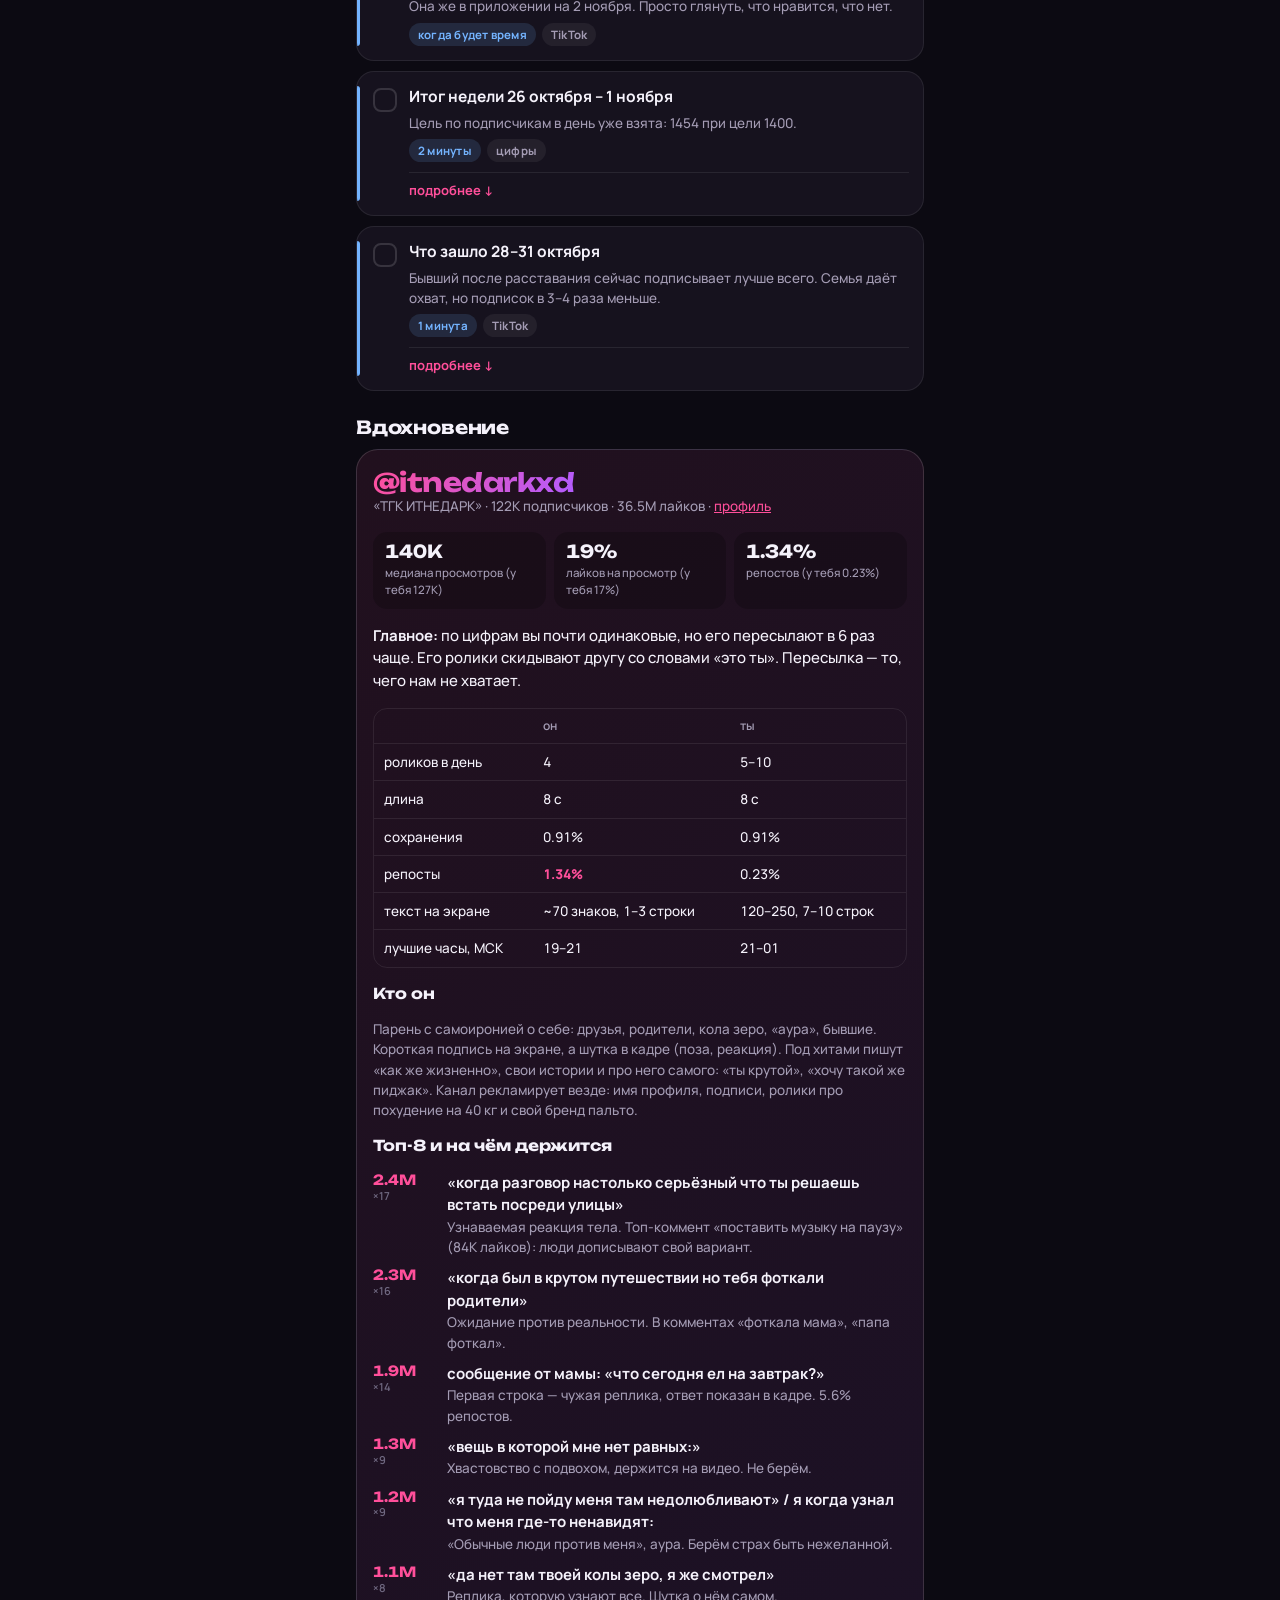
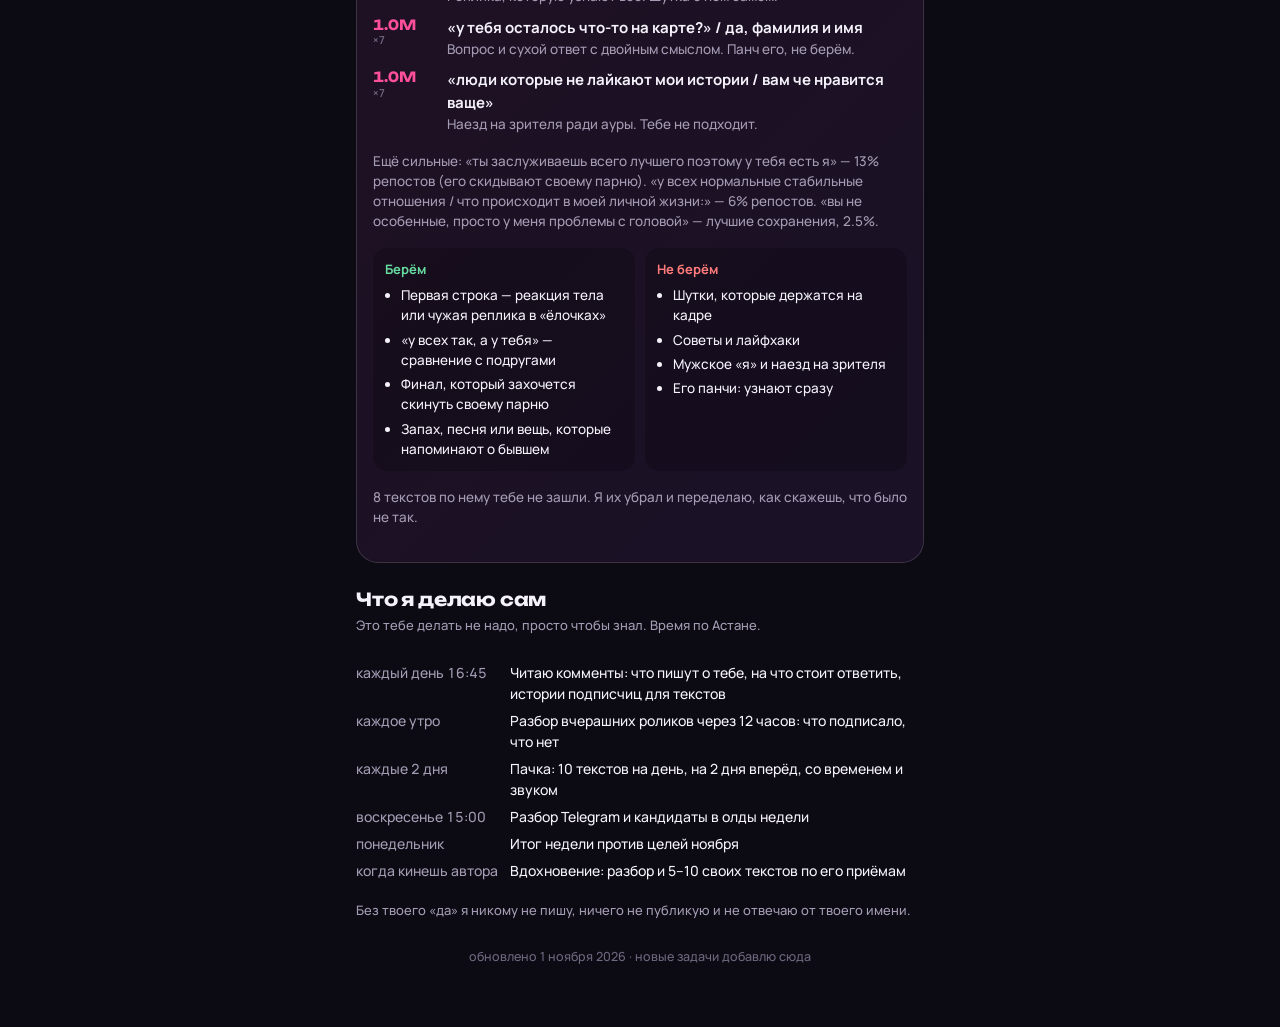
==== commit e34458fd: "Ссылка на сайт в задачах, README" ====
--- a/zadachi.html
+++ b/zadachi.html
@@ -222,12 +222,12 @@
     <article class="task today" data-id="deploy-1101">
       <input class="check" type="checkbox" id="c-deploy-1101" aria-label="Сделано">
       <div class="task-body">
-        <label class="task-title" for="c-deploy-1101">Выложить сайт с телефона</label>
-        <div class="task-sub">Сайта в сети ещё нет: ссылка появится, когда выложишь. Минут 10, всё с телефона.</div>
-        <div class="chips"><span class="chip k">сегодня</span><span class="chip">сайт</span></div>
-        <details>
-          <summary>подробнее</summary>
-          <div class="more"><ul><li>С компа отправь себе в Telegram «Избранное» архив <span class="mono">Desktop\kurs\dima-app.zip</span>. На телефоне сохрани его в «Файлы» и распакуй (на iPhone — нажать на архив).</li><li>Открой github.com в браузере телефона и войди. Нажми <b>+</b> → <b>New repository</b>, имя <b>dima-app</b>, <b>Public</b>, <b>Create repository</b>.</li><li>Нажми <b>uploading an existing file</b> и выбери <b>все файлы</b> из распакованной папки, не саму папку. Внизу <b>Commit changes</b>.</li><li><b>Settings</b> → <b>Pages</b> → Source: <b>Deploy from a branch</b>, ветка <b>main</b>, папка <b>/ (root)</b> → <b>Save</b>.</li><li>Через 1–2 минуты появится ссылка <span class="mono">https://твой-ник.github.io/dima-app/</span>. Скинь её мне: запишу и буду давать прямо на нужную вкладку.</li><li>Открой ссылку → «Поделиться» → «На экран „Домой“». Будет как приложение.</li></ul><p>Если GitHub в телефоне неудобный (меню мелкое), включи в браузере «версия для ПК».</p></div>
+        <label class="task-title" for="c-deploy-1101">Поставить сайт на экран «Домой»</label>
+        <div class="task-sub">Сайт уже в сети: ssstrap.github.io/dima-app. Открой ссылку на телефоне и добавь на главный экран, будет как приложение.</div>
+        <div class="chips"><span class="chip k">2 минуты</span><span class="chip">сайт</span></div>
+        <details>
+          <summary>подробнее</summary>
+          <div class="more"><p><a href="https://ssstrap.github.io/dima-app/" target="_blank" rel="noopener">ssstrap.github.io/dima-app</a> — тексты, реклама, TG. Задачи: <a href="https://ssstrap.github.io/dima-app/zadachi.html" target="_blank" rel="noopener">/zadachi.html</a>.</p><ul><li><b>iPhone (Safari):</b> «Поделиться» → «На экран „Домой“».</li><li><b>Android (Chrome):</b> ⋮ → «Добавить на главный экран».</li></ul><p>Новые тексты и задачи я заливаю сам, тебе ничего перезаливать не надо.</p></div>
         </details>
       </div>
     </article>
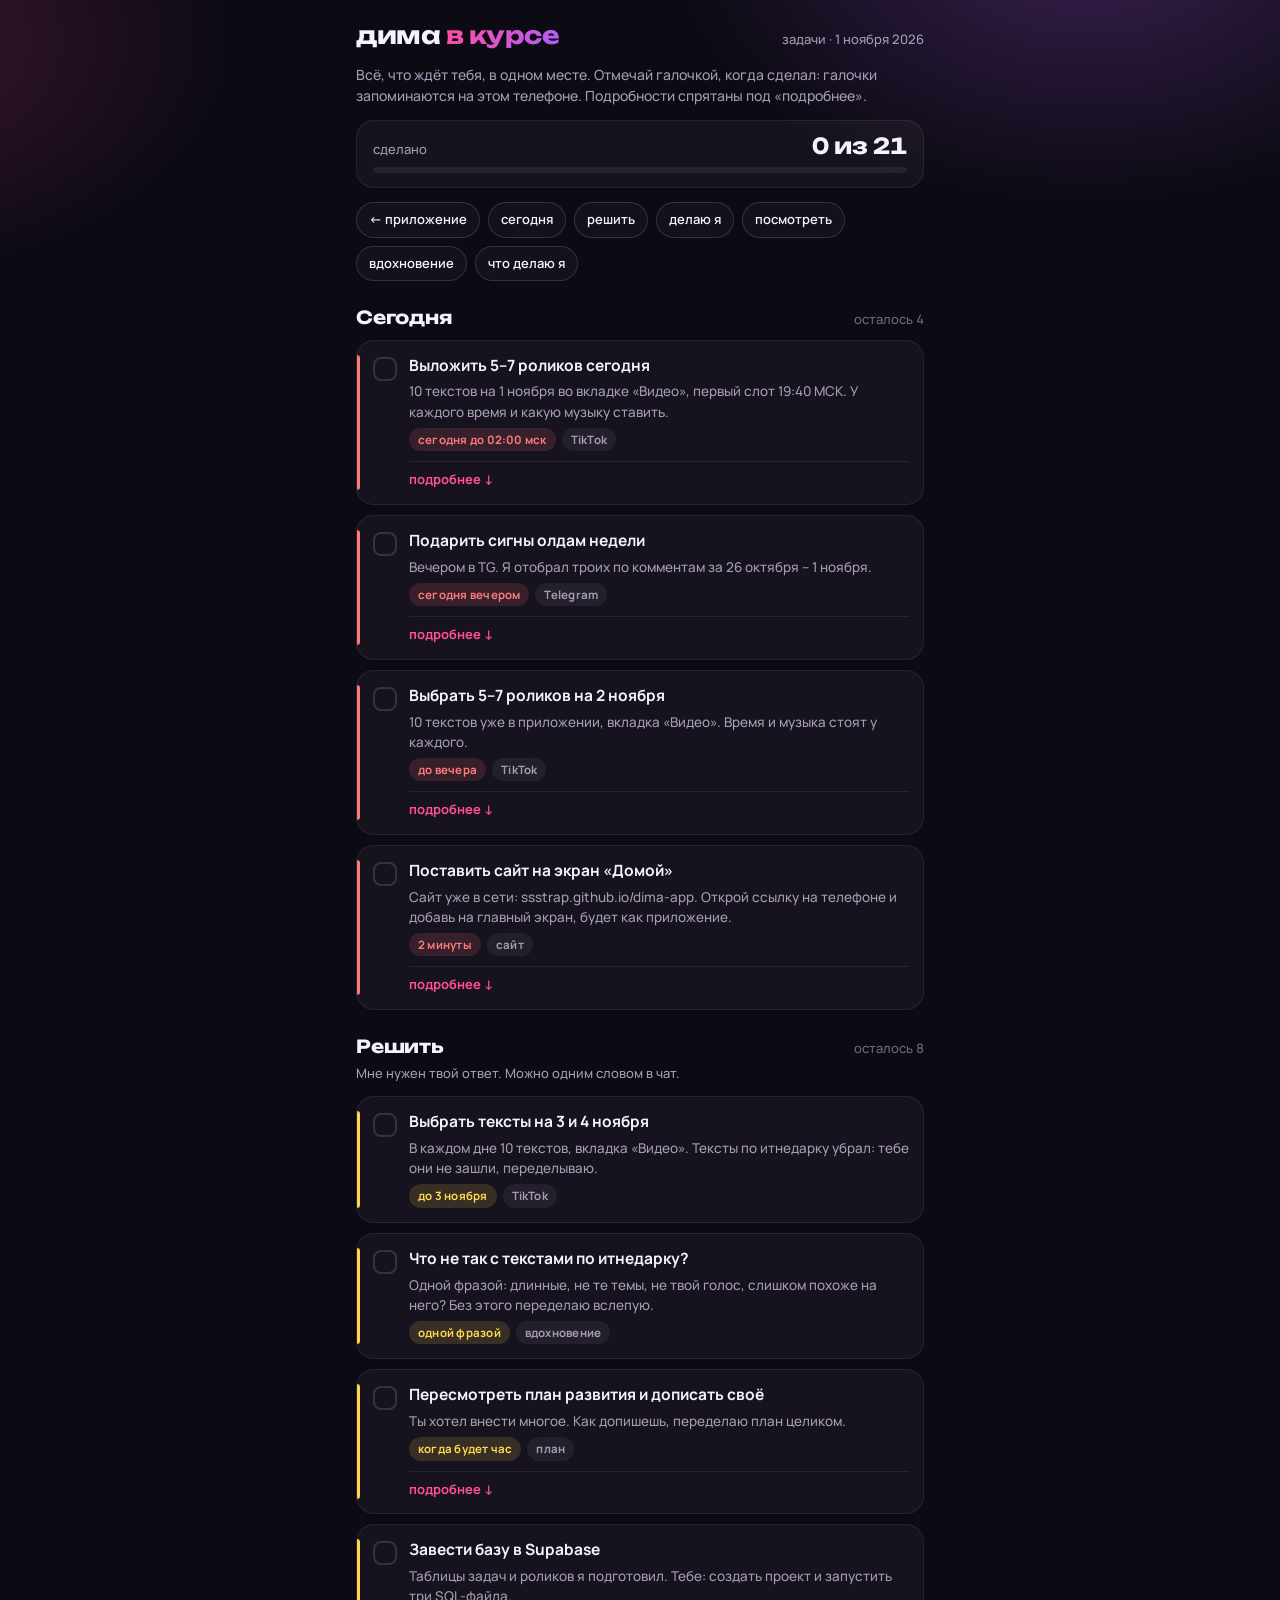
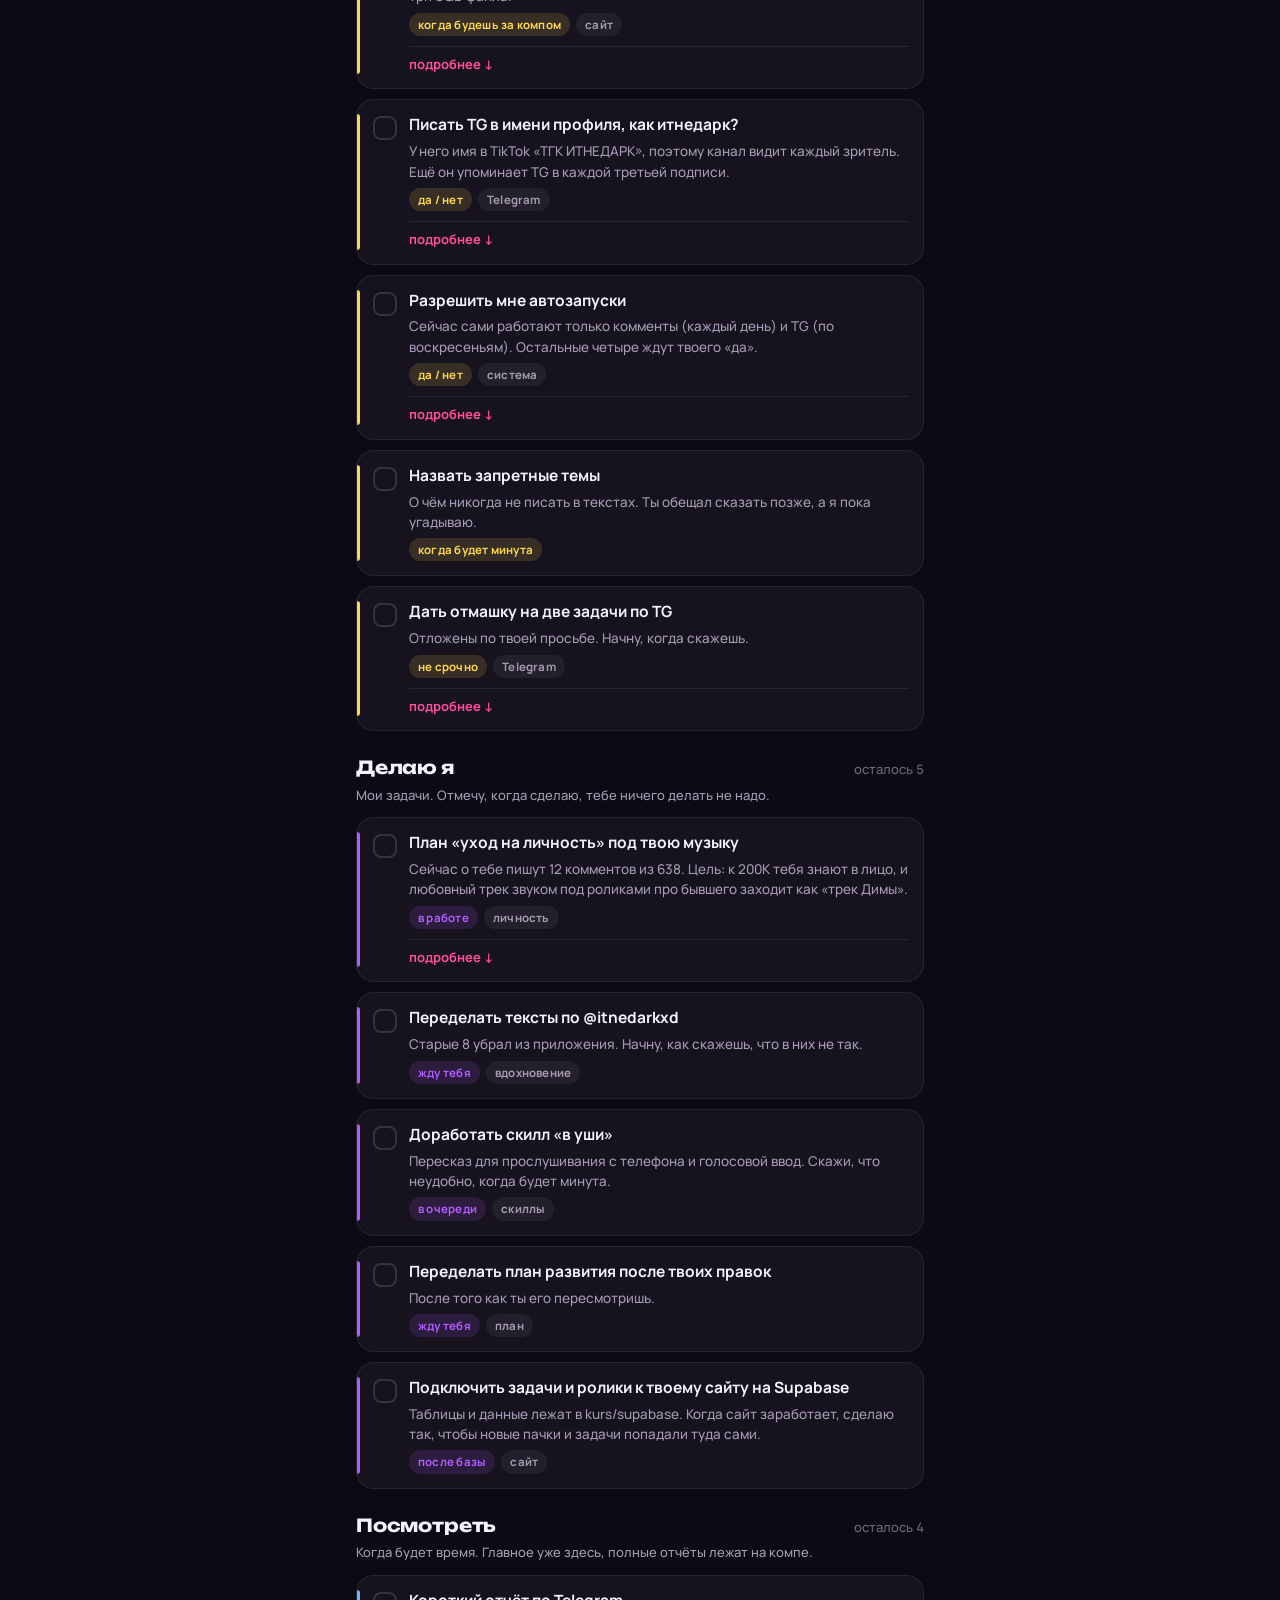
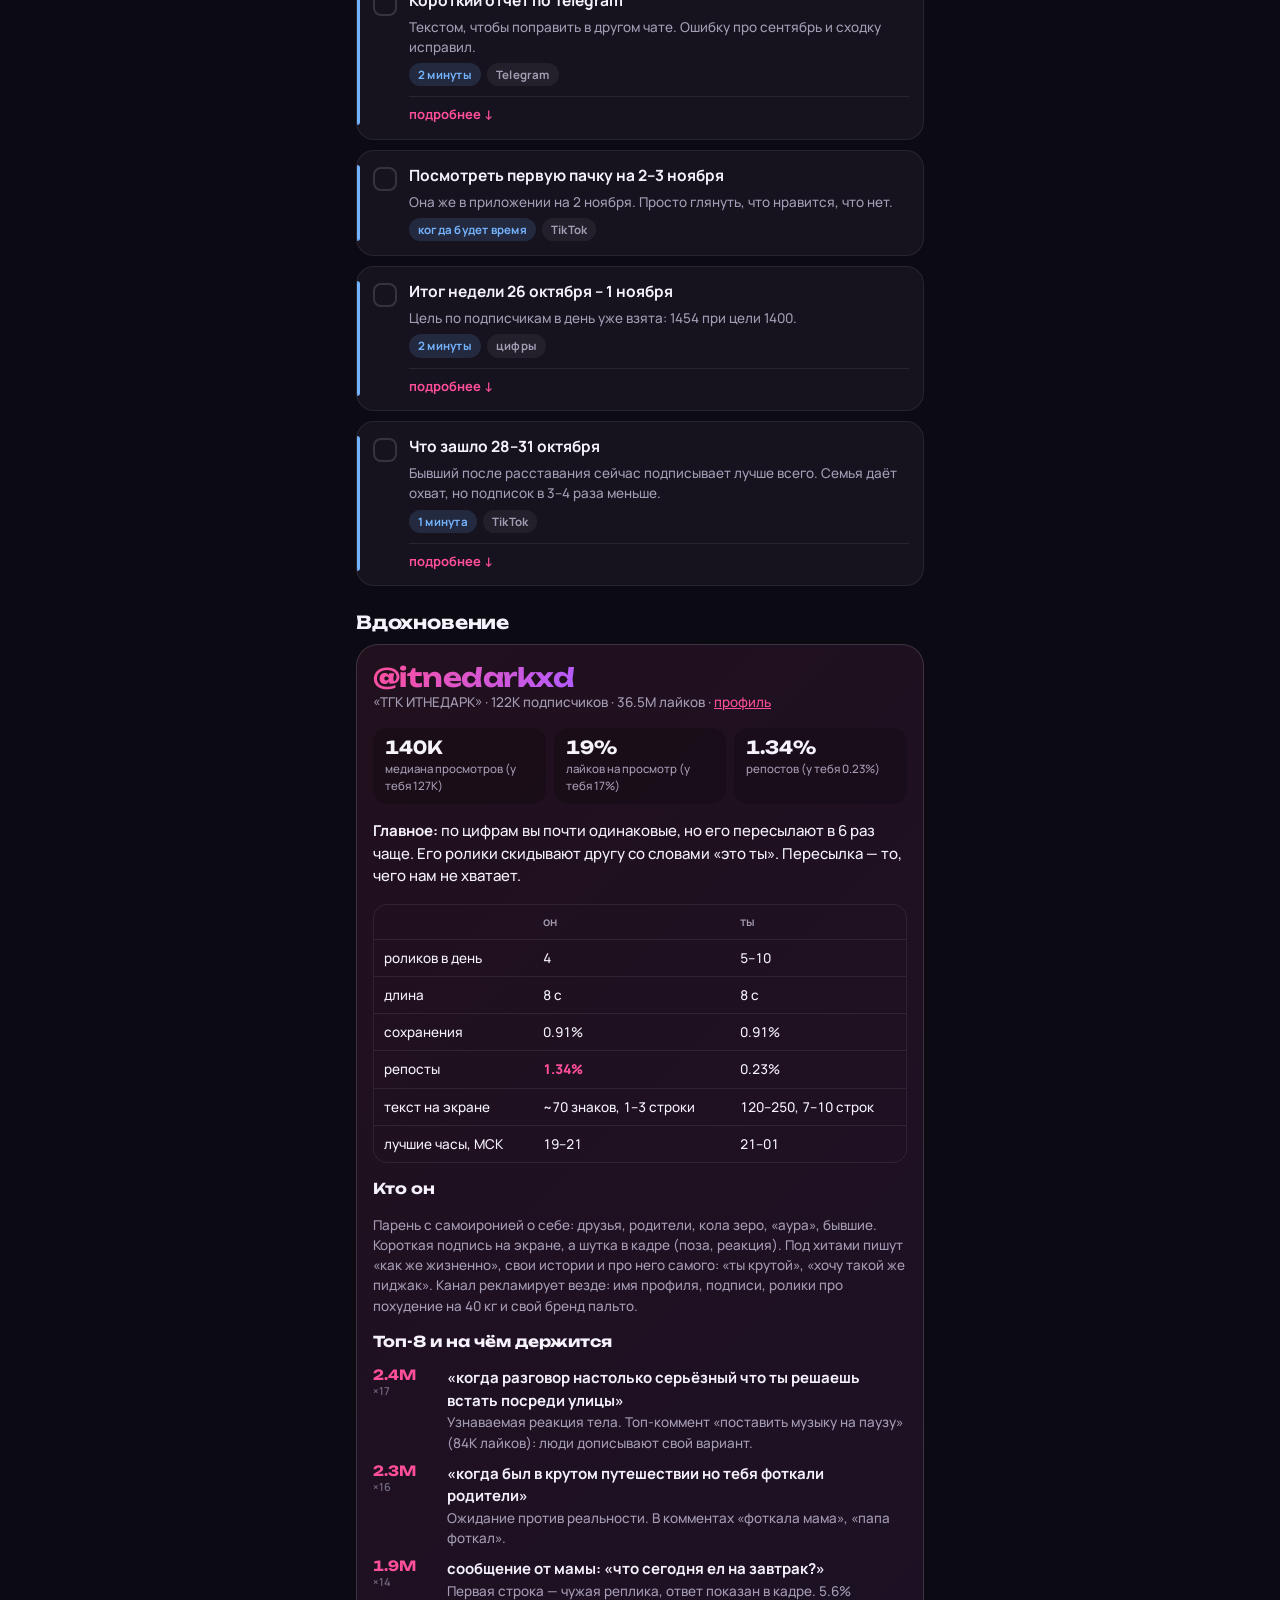
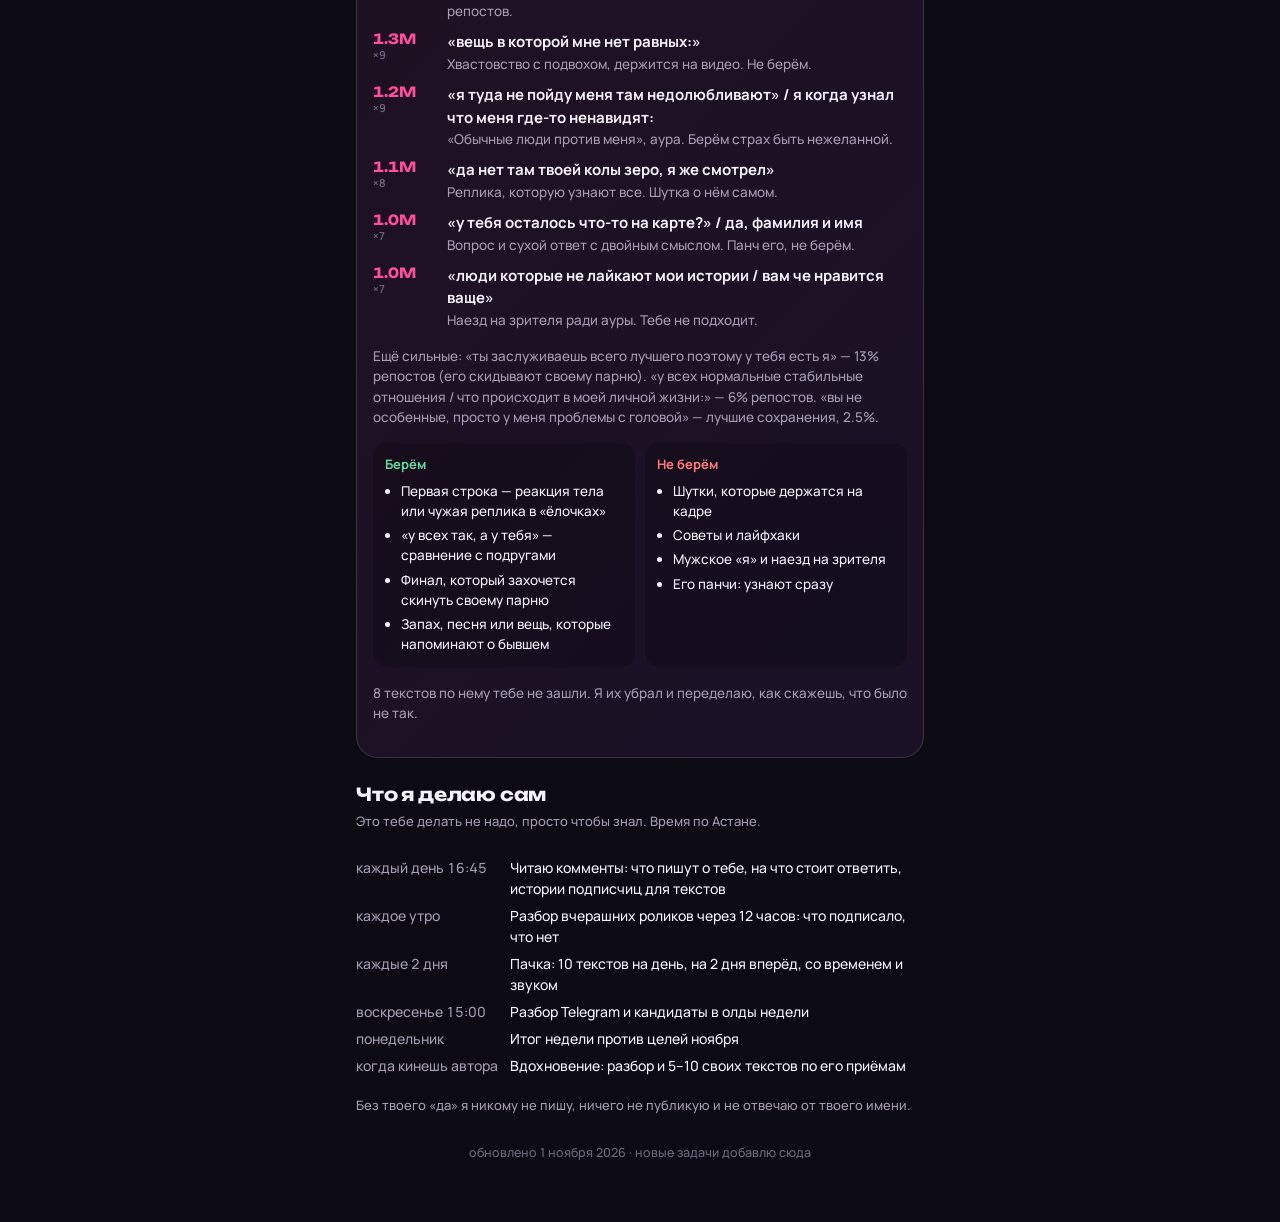
==== commit 19b60ecd: "Приложение по разделам: задачи, вдохновение, видео; тексты на 1 ноября" ====
--- a/zadachi.html
+++ b/zadachi.html
@@ -193,6 +193,19 @@
   <section id="today">
     <div class="sec-head"><h2>Сегодня</h2><span class="sec-count" data-count="today"></span></div>
 
+    <article class="task today" data-id="post-1101">
+      <input class="check" type="checkbox" id="c-post-1101" aria-label="Сделано">
+      <div class="task-body">
+        <label class="task-title" for="c-post-1101">Выложить 5–7 роликов сегодня</label>
+        <div class="task-sub">10 текстов на 1 ноября во вкладке «Видео», первый слот 19:40 МСК. У каждого время и какую музыку ставить.</div>
+        <div class="chips"><span class="chip k">сегодня до 02:00 мск</span><span class="chip">TikTok</span></div>
+        <details>
+          <summary>подробнее</summary>
+          <div class="more"><ul><li>Сегодня 3 текста про бывшего (21:00, 22:20, 01:00): сейчас это тема №1 по подпискам.</li><li>Между роликами минимум 40 минут, не больше 7 за день.</li><li>Нажимай ✓ на выложенных: так приложение показывает «следующий».</li></ul></div>
+        </details>
+      </div>
+    </article>
+
     <article class="task today" data-id="olds-1101">
       <input class="check" type="checkbox" id="c-olds-1101" aria-label="Сделано">
       <div class="task-body">
@@ -210,7 +223,7 @@
       <input class="check" type="checkbox" id="c-pick-1102" aria-label="Сделано">
       <div class="task-body">
         <label class="task-title" for="c-pick-1102">Выбрать 5–7 роликов на 2 ноября</label>
-        <div class="task-sub">10 текстов уже в приложении, вкладка TikTok. Время и звук стоят у каждого.</div>
+        <div class="task-sub">10 текстов уже в приложении, вкладка «Видео». Время и музыка стоят у каждого.</div>
         <div class="chips"><span class="chip k">до вечера</span><span class="chip">TikTok</span></div>
         <details>
           <summary>подробнее</summary>
@@ -227,7 +240,7 @@
         <div class="chips"><span class="chip k">2 минуты</span><span class="chip">сайт</span></div>
         <details>
           <summary>подробнее</summary>
-          <div class="more"><p><a href="https://ssstrap.github.io/dima-app/" target="_blank" rel="noopener">ssstrap.github.io/dima-app</a> — тексты, реклама, TG. Задачи: <a href="https://ssstrap.github.io/dima-app/zadachi.html" target="_blank" rel="noopener">/zadachi.html</a>.</p><ul><li><b>iPhone (Safari):</b> «Поделиться» → «На экран „Домой“».</li><li><b>Android (Chrome):</b> ⋮ → «Добавить на главный экран».</li></ul><p>Новые тексты и задачи я заливаю сам, тебе ничего перезаливать не надо.</p></div>
+          <div class="more"><p><a href="https://ssstrap.github.io/dima-app/" target="_blank" rel="noopener">ssstrap.github.io/dima-app</a> — тексты, реклама, TG. Внутри вкладки: Задачи, Вдохновение, Видео, Реклама, ТГ.</p><ul><li><b>iPhone (Safari):</b> «Поделиться» → «На экран „Домой“».</li><li><b>Android (Chrome):</b> ⋮ → «Добавить на главный экран».</li></ul><p>Новые тексты и задачи я заливаю сам, тебе ничего перезаливать не надо.</p></div>
         </details>
       </div>
     </article>
@@ -241,7 +254,7 @@
       <input class="check" type="checkbox" id="c-pick-1103" aria-label="Сделано">
       <div class="task-body">
         <label class="task-title" for="c-pick-1103">Выбрать тексты на 3 и 4 ноября</label>
-        <div class="task-sub">В каждом дне 10 обычных текстов. Тексты по итнедарку из приложения убрал: тебе они не зашли, переделываю.</div>
+        <div class="task-sub">В каждом дне 10 текстов, вкладка «Видео». Тексты по итнедарку убрал: тебе они не зашли, переделываю.</div>
         <div class="chips"><span class="chip k">до 3 ноября</span><span class="chip">TikTok</span></div>
         
       </div>
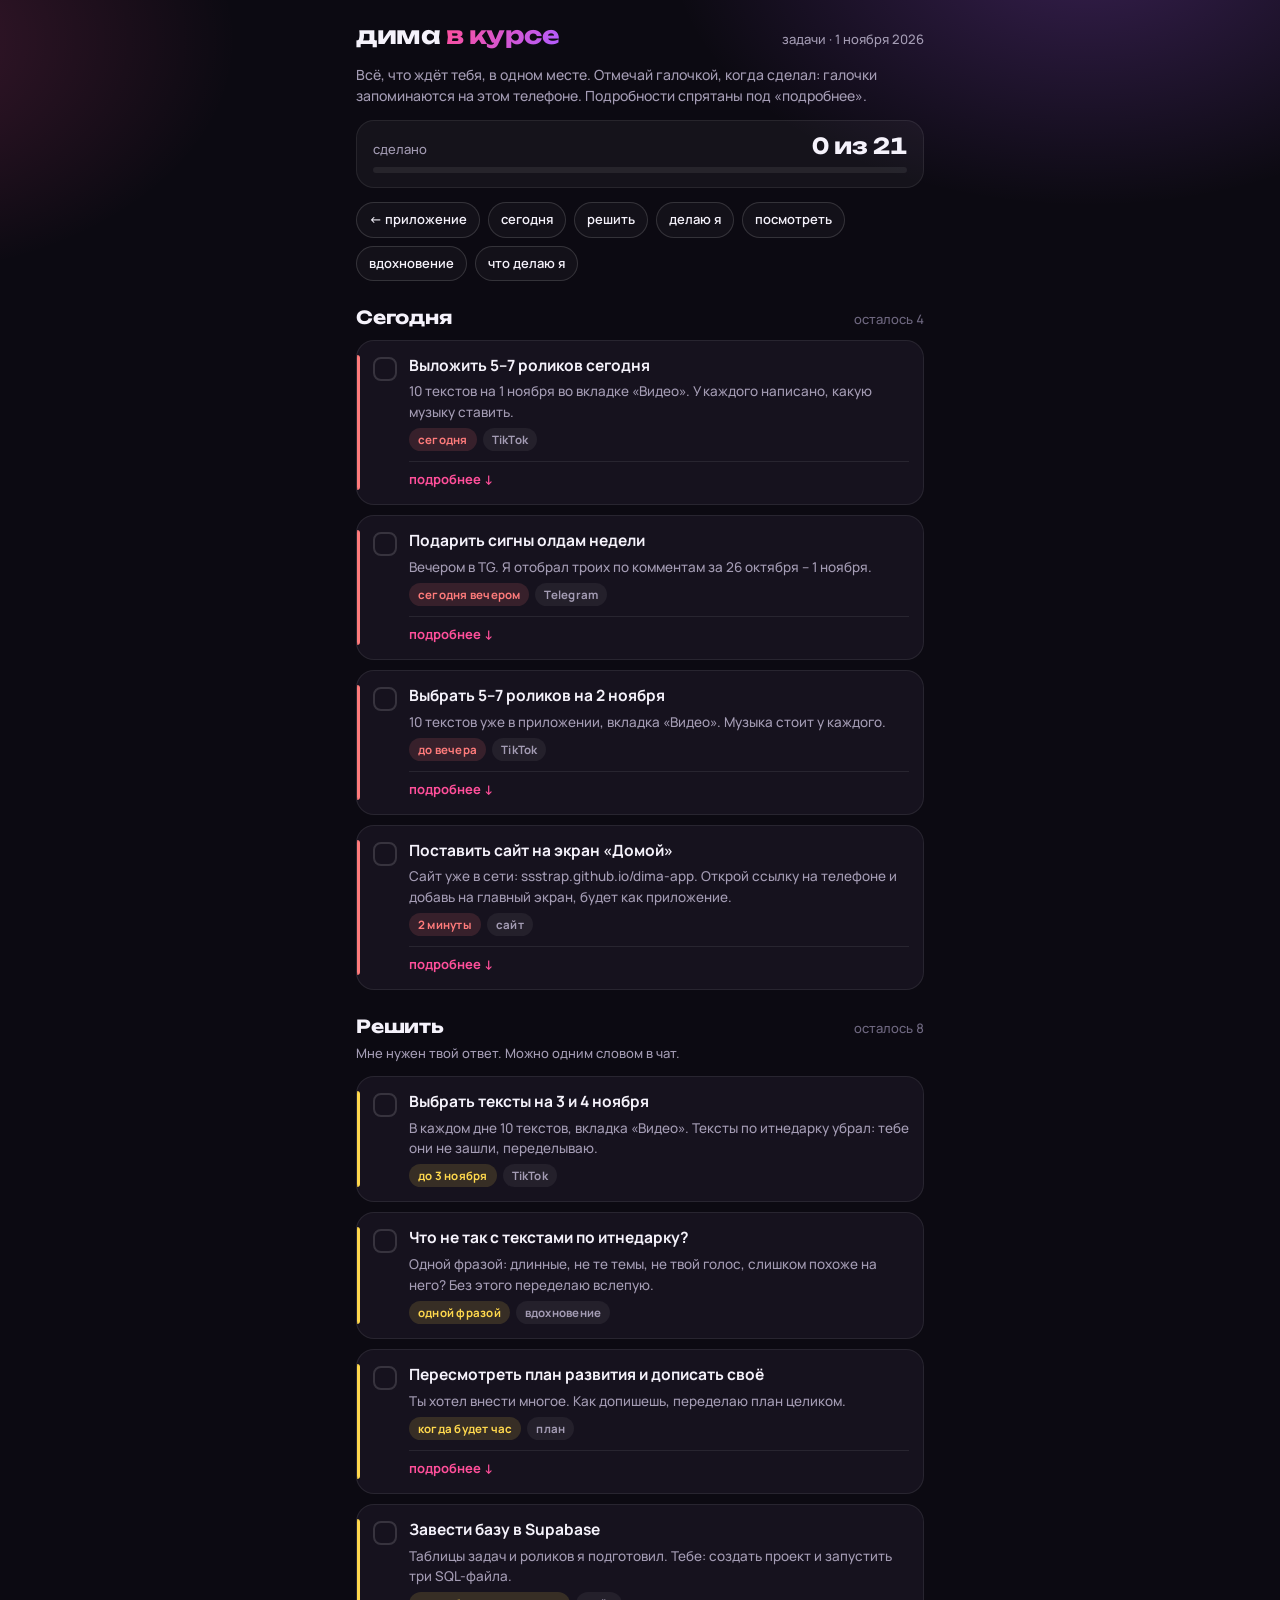
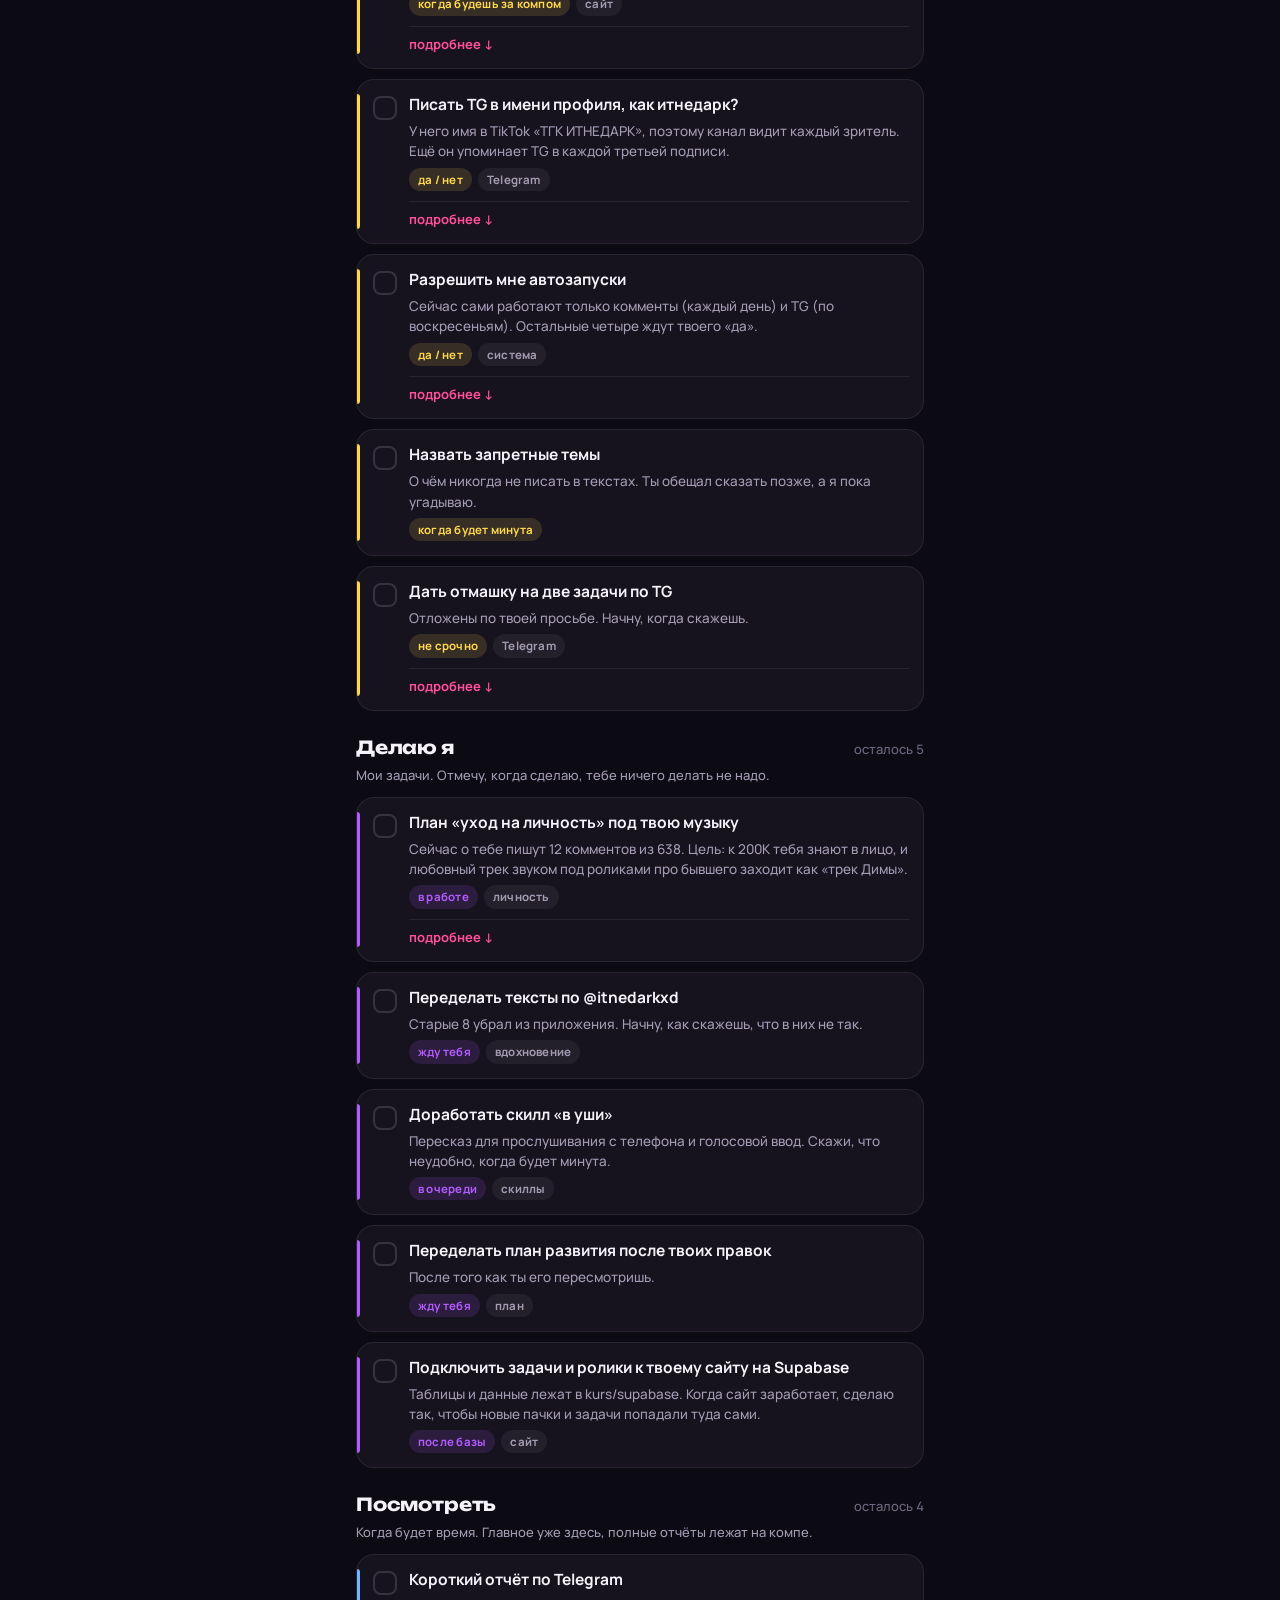
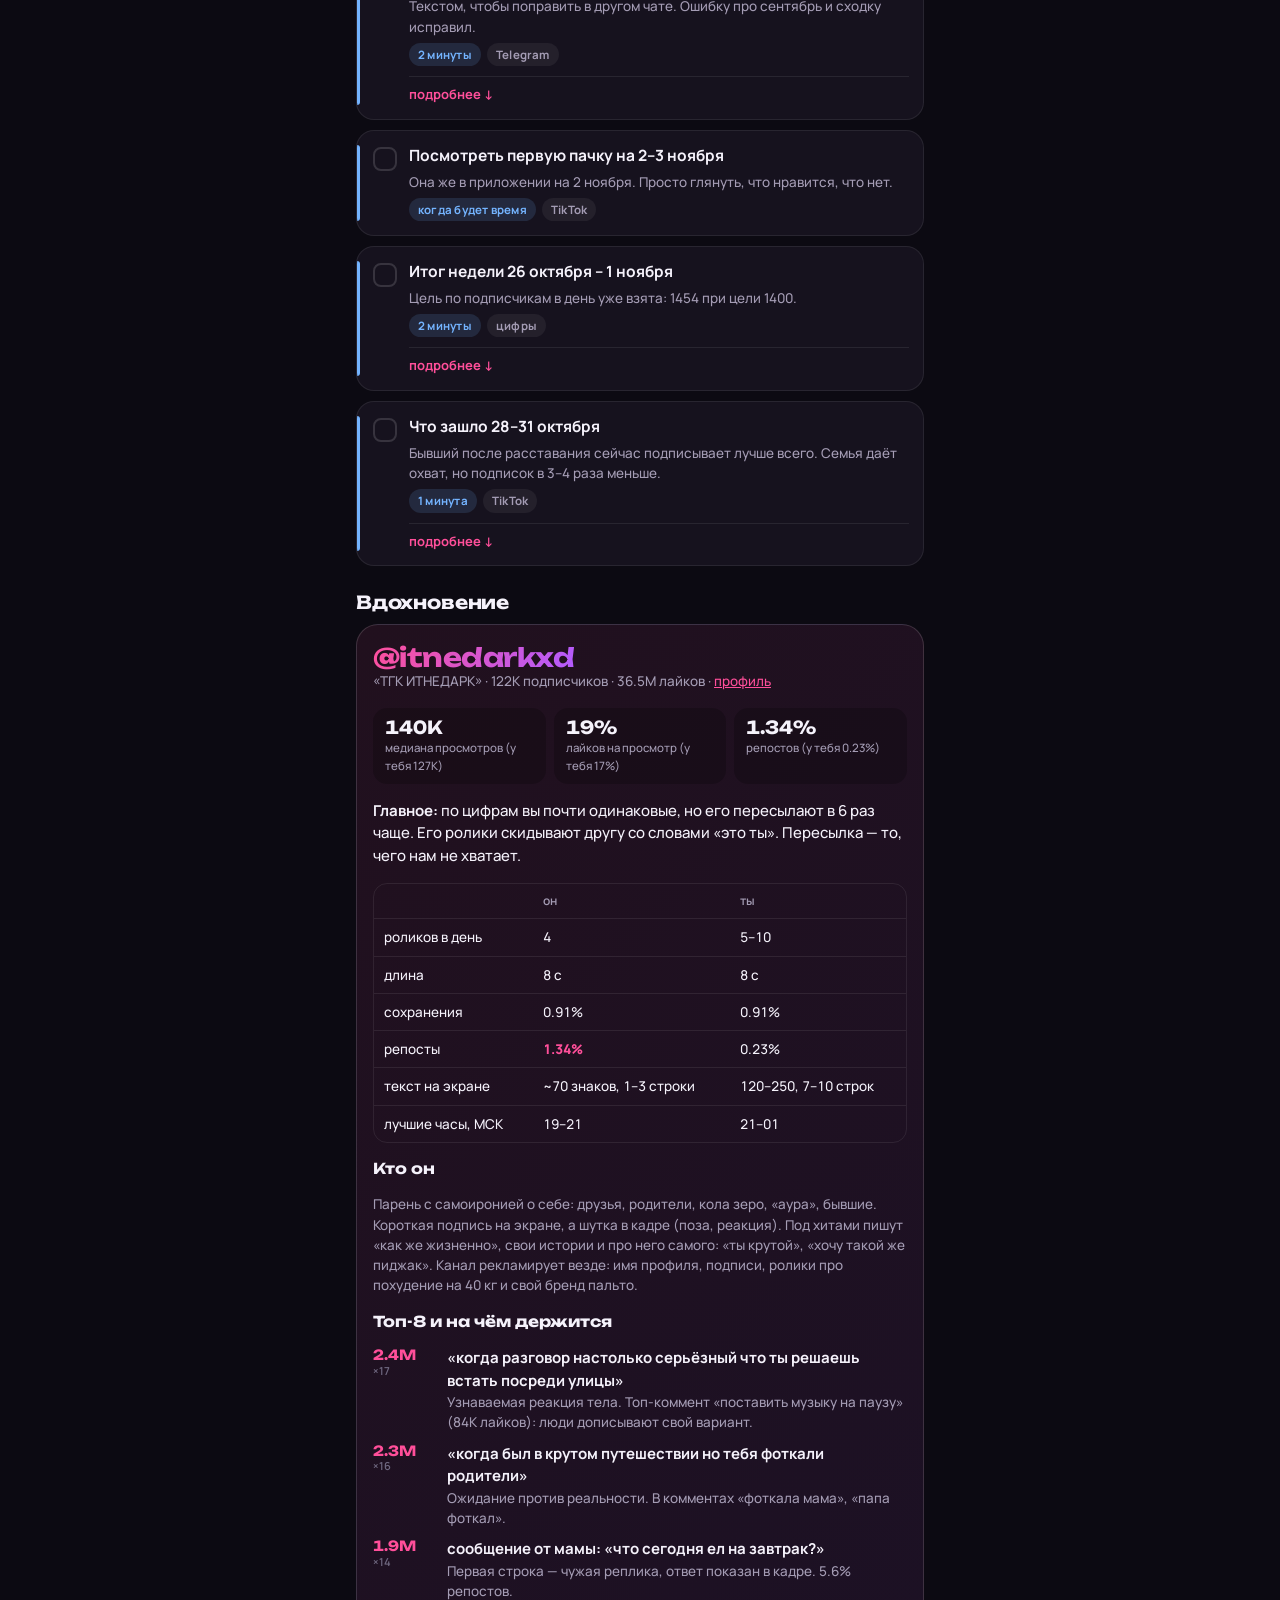
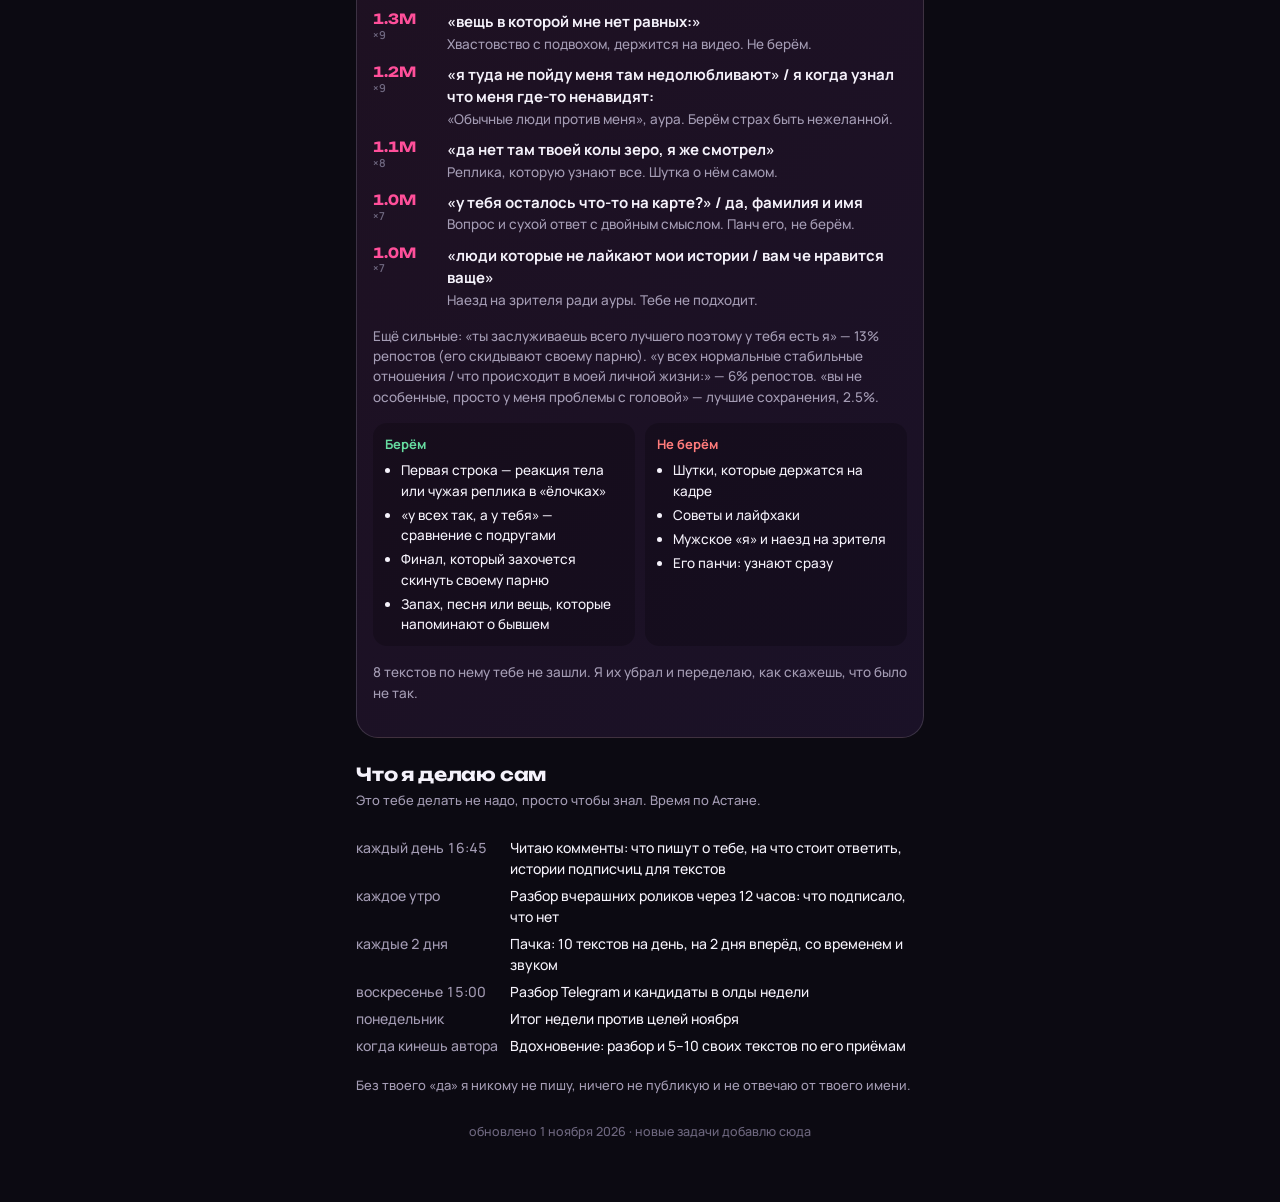
==== commit f9fb2827: "Изумрудный дизайн, редактирование задач, видео без времени, 15 рекламных, посты и сторис ТГ на недел" ====
--- a/zadachi.html
+++ b/zadachi.html
@@ -197,11 +197,11 @@
       <input class="check" type="checkbox" id="c-post-1101" aria-label="Сделано">
       <div class="task-body">
         <label class="task-title" for="c-post-1101">Выложить 5–7 роликов сегодня</label>
-        <div class="task-sub">10 текстов на 1 ноября во вкладке «Видео», первый слот 19:40 МСК. У каждого время и какую музыку ставить.</div>
-        <div class="chips"><span class="chip k">сегодня до 02:00 мск</span><span class="chip">TikTok</span></div>
-        <details>
-          <summary>подробнее</summary>
-          <div class="more"><ul><li>Сегодня 3 текста про бывшего (21:00, 22:20, 01:00): сейчас это тема №1 по подпискам.</li><li>Между роликами минимум 40 минут, не больше 7 за день.</li><li>Нажимай ✓ на выложенных: так приложение показывает «следующий».</li></ul></div>
+        <div class="task-sub">10 текстов на 1 ноября во вкладке «Видео». У каждого написано, какую музыку ставить.</div>
+        <div class="chips"><span class="chip k">сегодня</span><span class="chip">TikTok</span></div>
+        <details>
+          <summary>подробнее</summary>
+          <div class="more"><ul><li>Сегодня 3 текста про бывшего: сейчас это тема №1 по подпискам.</li><li>Не больше 7 за день: при 8+ ролики забирают охват друг у друга.</li><li>Нажимай ✓ на выложенных, чтобы видеть, что уже вышло.</li></ul></div>
         </details>
       </div>
     </article>
@@ -223,11 +223,11 @@
       <input class="check" type="checkbox" id="c-pick-1102" aria-label="Сделано">
       <div class="task-body">
         <label class="task-title" for="c-pick-1102">Выбрать 5–7 роликов на 2 ноября</label>
-        <div class="task-sub">10 текстов уже в приложении, вкладка «Видео». Время и музыка стоят у каждого.</div>
+        <div class="task-sub">10 текстов уже в приложении, вкладка «Видео». Музыка стоит у каждого.</div>
         <div class="chips"><span class="chip k">до вечера</span><span class="chip">TikTok</span></div>
         <details>
           <summary>подробнее</summary>
-          <div class="more"><p>Больше 7 в день не ставь: при 8+ медиана дня падает вдвое. Между роликами минимум 40 минут. Самые сильные тексты — с 21:00 до 01:30 по Москве.</p></div>
+          <div class="more"><p>Больше 7 в день не ставь: при 8+ медиана дня падает вдвое.</p></div>
         </details>
       </div>
     </article>
